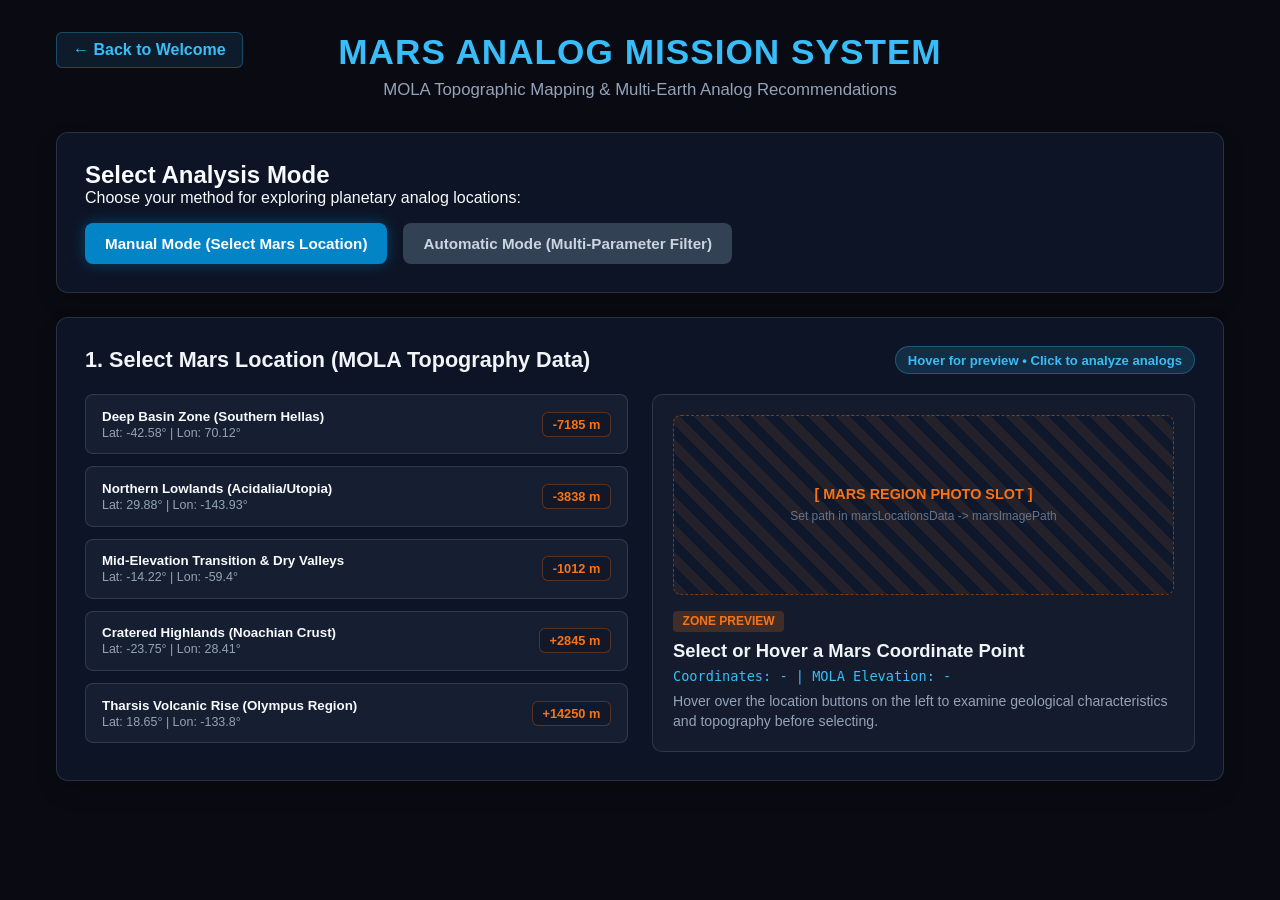
==== mars_p2.html @ 5b565e8c "revisi mars" ====
<!DOCTYPE html>
<html lang="en">
<head>
    <meta charset="UTF-8">
    <meta name="viewport" content="width=device-width, initial-scale=1.0">
    <title>Mars Analog Mission System - La Piece Legit</title>
    <link rel="stylesheet" href="css/templatemo-nexaverse.css">
    <link rel="stylesheet" href="css/custom-hackathon.css">
</head>
<body>
    <div class="mars-container">
        <header class="mars-header">
            <a href="index.html" class="btn-back">← Back to Welcome</a>
            <h1>MARS ANALOG MISSION SYSTEM</h1>
            <p class="subtitle">MOLA Topographic Mapping & Multi-Earth Analog Recommendations</p>
        </header>

        <!-- MODE SELECTOR -->
        <section id="step-mode-selector" class="card-panel">
            <h2>Select Analysis Mode</h2>
            <p>Choose your method for exploring planetary analog locations:</p>
            <div class="mode-buttons">
                <button id="btn-mode-manual" class="btn-primary active" onclick="selectMode('manual')">
                    Manual Mode (Select Mars Location)
                </button>
                <button id="btn-mode-auto" class="btn-secondary" onclick="selectMode('auto')">
                    Automatic Mode (Multi-Parameter Filter)
                </button>
            </div>
        </section>

        <!-- MANUAL MODE: Select Mars Location + Hover Preview -->
        <section id="step-manual-mars" class="card-panel">
            <div class="section-title-bar">
                <h2>1. Select Mars Location (MOLA Topography Data)</h2>
                <span class="badge-info">Hover for preview • Click to analyze analogs</span>
            </div>

            <div class="mars-selector-grid">
                <div id="mars-location-buttons" class="location-btn-list"></div>

                <!-- Hover Preview Panel -->
                <div id="mars-hover-preview" class="preview-box">
                    <div class="preview-image-slot">
                        <img id="preview-img" src="" alt="Mars Region Preview" style="display: none;">
                        <div id="preview-img-placeholder" class="img-placeholder-text">
                            <span>[ MARS REGION PHOTO SLOT ]</span>
                            <!-- PENANDA FOTO MARS: Masukkan path foto Mars kamu di variabel data JS atau ganti di sini -->
                            <small id="preview-img-hint">Set path in marsLocationsData -> marsImagePath</small>
                        </div>
                    </div>
                    <div class="preview-details">
                        <span id="preview-zone-tag" class="zone-tag">ZONE PREVIEW</span>
                        <h3 id="preview-title">Select or Hover a Mars Coordinate Point</h3>
                        <p id="preview-coords" class="coords-text">Coordinates: - | MOLA Elevation: -</p>
                        <p id="preview-desc" class="desc-text">
                            Hover over the location buttons on the left to examine geological characteristics and topography before selecting.
                        </p>
                    </div>
                </div>
            </div>
        </section>

        <!-- AUTOMATIC MODE: Multi-Parameter Filter Form -->
        <section id="step-auto-mars" class="card-panel hidden">
            <div class="section-title-bar">
                <h2>1B. Automatic Mode (Multi-Parameter Filtering)</h2>
                <span class="badge-info">Filter MOLA & Earth analog scientific parameters</span>
            </div>

            <p>Adjust the mission parameters below to automatically match compatible Mars coordinates and Earth analogs:</p>

            <div class="auto-form-grid">
                <div class="form-group">
                    <label for="range-max-slope">Max Slope Limit: <span id="val-slope">15</span>°</label>
                    <input type="range" id="range-max-slope" min="1" max="30" value="15" step="0.5" oninput="updateAutoSlider(this.value)">
                    <small>Rover mobility safety threshold</small>
                </div>

                <div class="form-group">
                    <label for="select-terrain-type">Target Terrain Category:</label>
                    <select id="select-terrain-type">
                        <option value="all">All Categories (Global)</option>
                        <option value="basin">Basins / Evaporite Salt Flats</option>
                        <option value="plains">Lowland Plains / Regolith</option>
                        <option value="polar">Polar / Permafrost</option>
                        <option value="volcanic">Volcanic / Highlands</option>
                    </select>
                </div>
            </div>

            <div class="form-action-bar">
                <button type="button" class="btn-primary" onclick="runAutoMatching()">
                    🔍 Run Automatic Filtering
                </button>
            </div>

            <!-- Automatic Results Container -->
            <div id="auto-result-container" class="hidden" style="margin-top: 1.5rem; border-top: 1px solid rgba(148,163,184,0.2); padding-top: 1.25rem;">
                <h3>Matching Algorithm Results:</h3>
                <div id="auto-result-list" class="multi-recommendation-grid" style="margin-top: 1rem;">
                    <!-- Dynamically rendered via JS -->
                </div>
            </div>
        </section>

        <!-- MULTI-RECOMMENDATION OUTPUT (Earth Analogs) -->
        <section id="step-earth-recommendation" class="card-panel hidden">
            <div class="section-title-bar">
                <h2>2. Earth Analog Recommendations (Multi-Match)</h2>
                <span id="match-count-badge" class="score-badge">Matching Analogs: 0 Sites</span>
            </div>

            <div class="recommendation-layout">
                <!-- Left Column: Selected Mars Target Summary -->
                <div class="selected-mars-summary">
                    <h4>Selected Mars Target Location</h4>
                    <h3 id="rec-mars-name">-</h3>
                    <ul id="rec-mars-stats" class="stats-list"></ul>
                </div>

                <!-- Right Column: Multi-Earth Analogs Container -->
                <div class="earth-matches-container">
                    <h4 style="margin-bottom: 1rem; color: #38bdf8;">Compatible Earth Analogs (Ranked):</h4>
                    <div id="earth-cards-grid" class="multi-recommendation-grid">
                        <!-- Dynamically populated with all matching Earth analogs -->
                    </div>
                </div>
            </div>

            <div class="next-action-bar" style="margin-top: 1.5rem; text-align: right;">
                <button id="btn-proceed-evaluation" class="btn-primary" onclick="showEvaluationSection()">
                    Proceed to Score Evaluation & Side-by-Side Comparison →
                </button>
            </div>
        </section>

        <!-- EVALUATION & SIDE-BY-SIDE COMPARISON SECTION -->
        <section id="step-evaluation-panel" class="card-panel hidden" style="margin-top: 1.5rem;">
            <div class="section-title-bar">
                <h2>3. Feasibility Score Evaluation & Side-by-Side Comparison</h2>
                <span id="eval-status-badge" class="score-badge">Mission Status: Pending Evaluation</span>
            </div>

            <div id="threshold-evaluation-box" class="evaluation-box" style="margin-bottom: 1.5rem; padding: 1.25rem; border-radius: 10px; background: rgba(30, 41, 59, 0.6); border: 1px solid rgba(148,163,184,0.2);">
                <h3 id="eval-title-status" style="margin-top: 0; color: #38bdf8;">Threshold Analysis (≥ 75%)</h3>
                <p id="eval-desc-status">Processing site feasibility based on scientific parameters...</p>
            </div>

            <h3>Direct Parameter Comparison (Mars MOLA vs Primary Earth Analog)</h3>
            <div class="table-responsive" style="overflow-x: auto; margin-top: 0.75rem;">
                <table class="comparison-table" style="width: 100%; border-collapse: collapse; text-align: left; font-size: 0.92rem;">
                    <thead>
                        <tr style="background: rgba(15, 23, 42, 0.9); border-bottom: 2px solid #475569;">
                            <th style="padding: 10px; color: #94a3b8;">Scientific Parameter</th>
                            <th style="padding: 10px; color: #f97316;">Mars Target (MOLA)</th>
                            <th style="padding: 10px; color: #10b981;">Top Earth Analog</th>
                            <th style="padding: 10px; color: #38bdf8;">Validation Status</th>
                        </tr>
                    </thead>
                    <tbody id="comparison-table-body">
                        <!-- Dynamically rendered via JS -->
                    </tbody>
                </table>
            </div>
        </section>
    </div>

    <script src="js/mars-logic.js"></script>
</body>
</html>
---- css/templatemo-nexaverse.css ----
@charset "utf-8";
/* CSS Document 

TemplateMo 603 Nexaverse

https://templatemo.com/tm-603-nexaverse

*/

* {
	margin: 0;
	padding: 0;
	box-sizing: border-box;
}

:root {
	--primary: #00f0ff;
	--secondary: #ff00d4;
	--accent: #9d4edd;
	--dark-1: #0a0a12;
	--dark-2: #12121f;
	--dark-3: #1a1a2e;
	--glass-bg: rgba(255, 255, 255, 0.03);
	--glass-border: rgba(255, 255, 255, 0.08);
	--glow-cyan: rgba(0, 240, 255, 0.4);
	--glow-magenta: rgba(255, 0, 212, 0.4);
}

body {
	font-family: 'Outfit', sans-serif;
	background: var(--dark-1);
	color: #ffffff;
	overflow-x: hidden;
	min-height: 100vh;
}

/* Ambient Background */
.ambient-bg {
	position: fixed;
	top: 0;
	left: 0;
	width: 100%;
	height: 100%;
	pointer-events: none;
	z-index: 0;
	overflow: hidden;
}

.orb {
	position: absolute;
	border-radius: 50%;
	filter: blur(80px);
	animation: float 20s ease-in-out infinite;
}

.orb-1 {
	width: 600px;
	height: 600px;
	background: radial-gradient(circle, var(--glow-cyan) 0%, transparent 70%);
	top: -200px;
	left: -200px;
	animation-delay: 0s;
}

.orb-2 {
	width: 500px;
	height: 500px;
	background: radial-gradient(circle, var(--glow-magenta) 0%, transparent 70%);
	bottom: -150px;
	right: -150px;
	animation-delay: -7s;
}

.orb-3 {
	width: 400px;
	height: 400px;
	background: radial-gradient(circle, rgba(157, 78, 221, 0.3) 0%, transparent 70%);
	top: 50%;
	left: 50%;
	transform: translate(-50%, -50%);
	animation-delay: -14s;
}

@keyframes float {

	0%,
	100% {
		transform: translate(0, 0) scale(1);
	}

	25% {
		transform: translate(50px, -30px) scale(1.05);
	}

	50% {
		transform: translate(-30px, 50px) scale(0.95);
	}

	75% {
		transform: translate(-50px, -20px) scale(1.02);
	}
}

/* The Background Grid Pattern Overlay */
.grid-overlay {
	position: fixed;
	top: 0;
	left: 0;
	width: 100%;
	height: 100%;
	background-image:
		linear-gradient(rgba(255, 255, 255, 0.05) 1px, transparent 1px),
		linear-gradient(90deg, rgba(255, 255, 255, 0.05) 1px, transparent 1px);
	background-size: 80px 80px;
	pointer-events: none;
	z-index: 1;
}

/* Loading Screen */
.loading-screen {
	position: fixed;
	top: 0;
	left: 0;
	width: 100%;
	height: 100%;
	background: var(--dark-1);
	z-index: 10000;
	display: flex;
	flex-direction: column;
	justify-content: center;
	align-items: center;
	transition: opacity 0.8s ease, visibility 0.8s ease;
}

.loading-screen.hidden {
	opacity: 0;
	visibility: hidden;
}

.loader-ring {
	width: 80px;
	height: 80px;
	position: relative;
}

.loader-ring::before,
.loader-ring::after {
	content: '';
	position: absolute;
	border-radius: 50%;
	border: 2px solid transparent;
}

.loader-ring::before {
	top: 0;
	left: 0;
	right: 0;
	bottom: 0;
	border-top-color: var(--primary);
	border-right-color: var(--primary);
	animation: spin 1.2s linear infinite;
}

.loader-ring::after {
	top: 10px;
	left: 10px;
	right: 10px;
	bottom: 10px;
	border-bottom-color: var(--secondary);
	border-left-color: var(--secondary);
	animation: spin 0.8s linear infinite reverse;
}

@keyframes spin {
	to {
		transform: rotate(360deg);
	}
}

.loading-text {
	margin-top: 30px;
	font-family: 'Syne', sans-serif;
	font-size: 12px;
	letter-spacing: 4px;
	color: var(--primary);
	text-transform: uppercase;
}

/* Main Container */
.container {
	position: relative;
	z-index: 10;
	padding: 40px 20px;
	max-width: 1200px;
	margin: 0 auto;
	min-height: 100vh;
	display: flex;
	flex-direction: column;
}

/* Header */
.header {
	text-align: center;
	margin-bottom: 60px;
	opacity: 0;
	animation: fadeUp 0.8s ease-out 1s forwards;
}

@keyframes fadeUp {
	to {
		opacity: 1;
		transform: translateY(0);
	}

	from {
		transform: translateY(30px);
	}
}

.logo {
	width: 90px;
	height: 90px;
	margin: 0 auto 25px;
	position: relative;
}

.logo svg {
	width: 100%;
	height: 100%;
	filter: drop-shadow(0 0 20px var(--glow-cyan));
}

.brand-name {
	font-family: 'Syne', sans-serif;
	font-size: 52px;
	font-weight: 600;
	letter-spacing: 6px;
	margin-bottom: 12px;
	background: linear-gradient(135deg, var(--primary) 0%, #ffffff 50%, var(--secondary) 100%);
	-webkit-background-clip: text;
	-webkit-text-fill-color: transparent;
	background-clip: text;
	text-transform: uppercase;
}

.tagline {
	font-size: 13px;
	letter-spacing: 5px;
	color: rgba(255, 255, 255, 0.5);
	text-transform: uppercase;
	font-weight: 300;
}

/* Menu Grid */
.menu-grid {
	display: grid;
	grid-template-columns: repeat(3, 204px);
	gap: 25px;
	margin: 0 auto 40px;
	justify-content: center;
}

.menu-item {
	height: 170px;
	background: var(--glass-bg);
	backdrop-filter: blur(20px);
	-webkit-backdrop-filter: blur(20px);
	border: 1px solid var(--glass-border);
	border-radius: 24px;
	display: flex;
	flex-direction: column;
	justify-content: center;
	align-items: center;
	cursor: pointer;
	position: relative;
	overflow: hidden;
	opacity: 0;
	transform: translateY(30px) scale(0.9);
	transition: all 0.5s cubic-bezier(0.175, 0.885, 0.32, 1.275);
}

/* Glossy effect overlay */
.menu-item::before {
	content: '';
	position: absolute;
	top: 0;
	left: 0;
	right: 0;
	height: 50%;
	background: linear-gradient(180deg,
			rgba(255, 255, 255, 0.12) 0%,
			rgba(255, 255, 255, 0.05) 40%,
			transparent 100%);
	border-radius: 24px 24px 0 0;
	pointer-events: none;
}

/* Glow ring on hover - removed, using cleaner border style */
.menu-item::after {
	display: none;
}

.menu-item:hover {
	transform: translateY(-10px) scale(1.02);
	background: rgba(0, 240, 255, 0.08);
	border-color: var(--primary);
	box-shadow:
		0 20px 40px rgba(0, 0, 0, 0.4),
		0 0 30px rgba(0, 200, 220, 0.2);
}

.menu-item.visible {
	opacity: 1;
	transform: translateY(0) scale(1);
}

.menu-item.initial-load {
	animation: menuAppear 0.5s ease-out forwards;
}

.menu-item.initial-load:nth-child(1) {
	animation-delay: 1.1s;
}

.menu-item.initial-load:nth-child(2) {
	animation-delay: 1.2s;
}

.menu-item.initial-load:nth-child(3) {
	animation-delay: 1.3s;
}

.menu-item.initial-load:nth-child(4) {
	animation-delay: 1.4s;
}

.menu-item.initial-load:nth-child(5) {
	animation-delay: 1.5s;
}

.menu-item.initial-load:nth-child(6) {
	animation-delay: 1.6s;
}

@keyframes menuAppear {
	to {
		opacity: 1;
		transform: translateY(0) scale(1);
	}
}

/* Menu Badge - Replaces Icons */
.menu-badge {
	width: 60px;
	height: 60px;
	border-radius: 50%;
	display: flex;
	justify-content: center;
	align-items: center;
	font-family: 'Syne', sans-serif;
	font-size: 22px;
	font-weight: 700;
	margin-bottom: 15px;
	position: relative;
	background: linear-gradient(135deg,
			rgba(0, 240, 255, 0.15) 0%,
			rgba(255, 0, 212, 0.15) 100%);
	border: 1px solid rgba(255, 255, 255, 0.1);
	color: var(--primary);
	text-shadow: 0 0 20px var(--glow-cyan);
	transition: all 0.4s ease;
	overflow: hidden;
}

/* Inner glossy shine */
.menu-badge::before {
	content: '';
	position: absolute;
	top: 2px;
	left: 10%;
	right: 10%;
	height: 45%;
	background: linear-gradient(180deg,
			rgba(255, 255, 255, 0.3) 0%,
			transparent 100%);
	border-radius: 50%;
	pointer-events: none;
}

/* Animated ring */
.menu-badge::after {
	content: '';
	position: absolute;
	inset: -3px;
	border-radius: 50%;
	border: 2px solid transparent;
	border-top-color: var(--primary);
	border-right-color: rgba(0, 200, 220, 0.5);
	opacity: 0;
	transition: opacity 0.4s ease;
}

.menu-item:hover .menu-badge {
	background: linear-gradient(135deg,
			rgba(0, 240, 255, 0.2) 0%,
			rgba(0, 200, 220, 0.15) 100%);
	transform: scale(1.1);
	box-shadow: 0 0 25px rgba(0, 200, 220, 0.25);
}

.menu-item:hover .menu-badge::after {
	opacity: 1;
	animation: badgeSpin 2s linear infinite;
}

@keyframes badgeSpin {
	to {
		transform: rotate(360deg);
	}
}

.menu-title {
	font-size: 12px;
	font-weight: 400;
	letter-spacing: 3px;
	text-transform: uppercase;
	color: rgba(255, 255, 255, 0.7);
	transition: all 0.3s ease;
}

.menu-item:hover .menu-title {
	color: #ffffff;
	letter-spacing: 4px;
}

/* Content Sections */
.content-section {
	display: none;
	opacity: 0;
	padding: 80px 20px;
	position: relative;
}

.content-section.active {
	display: block;
	animation: sectionIn 0.6s ease-out forwards;
}

@keyframes sectionIn {
	from {
		opacity: 0;
		transform: translateY(40px);
	}

	to {
		opacity: 1;
		transform: translateY(0);
	}
}

/* Section Header Small */
.section-header-small {
	position: fixed;
	top: 20px;
	left: 20px;
	display: flex;
	align-items: center;
	gap: 12px;
	z-index: 100;
	background: var(--glass-bg);
	backdrop-filter: blur(20px);
	-webkit-backdrop-filter: blur(20px);
	padding: 12px 20px;
	border-radius: 50px;
	border: 1px solid var(--glass-border);
}

.small-logo {
	width: 32px;
	height: 32px;
}

.small-logo svg {
	width: 100%;
	height: 100%;
	filter: drop-shadow(0 0 10px var(--glow-cyan));
}

.small-brand h3 {
	font-family: 'Syne', sans-serif;
	font-size: 14px;
	font-weight: 600;
	letter-spacing: 2px;
	color: var(--primary);
}

.small-brand p {
	font-size: 9px;
	letter-spacing: 1px;
	color: rgba(255, 255, 255, 0.5);
	margin-top: 2px;
}

/* Back Button */
.back-btn {
	position: fixed;
	top: 20px;
	right: 20px;
	padding: 12px 24px;
	background: var(--glass-bg);
	backdrop-filter: blur(20px);
	-webkit-backdrop-filter: blur(20px);
	border: 1px solid var(--glass-border);
	border-radius: 50px;
	color: rgba(255, 255, 255, 0.8);
	font-family: 'Outfit', sans-serif;
	font-size: 13px;
	letter-spacing: 2px;
	cursor: pointer;
	transition: all 0.3s ease;
	z-index: 100;
}

.back-btn:hover {
	background: rgba(0, 240, 255, 0.1);
	border-color: var(--primary);
	color: var(--primary);
	box-shadow: 0 0 20px var(--glow-cyan);
}

/* Section Content */
.section-header {
	text-align: center;
	margin-bottom: 50px;
}

.section-title {
	font-family: 'Syne', sans-serif;
	font-size: 42px;
	font-weight: 600;
	margin-bottom: 15px;
	background: linear-gradient(135deg, var(--primary) 0%, #ffffff 50%, var(--secondary) 100%);
	-webkit-background-clip: text;
	-webkit-text-fill-color: transparent;
	background-clip: text;
}

.section-subtitle {
	font-size: 14px;
	color: rgba(255, 255, 255, 0.5);
	letter-spacing: 2px;
}

/* Glass Cards */
.glass-card {
	background: var(--glass-bg);
	backdrop-filter: blur(20px);
	-webkit-backdrop-filter: blur(20px);
	border: 1px solid var(--glass-border);
	border-radius: 20px;
	padding: 30px;
	position: relative;
	overflow: hidden;
	transition: all 0.4s ease;
}

.glass-card::before {
	content: '';
	position: absolute;
	top: 0;
	left: 0;
	right: 0;
	height: 1px;
	background: linear-gradient(90deg, transparent, rgba(255, 255, 255, 0.2), transparent);
}

.glass-card:hover {
	background: rgba(255, 255, 255, 0.05);
	transform: translateY(-5px);
	box-shadow: 0 20px 40px rgba(0, 0, 0, 0.3);
}

/* ===== NEW INTRODUCTION SECTION STYLES ===== */

/* Hero Banner */
.intro-hero {
	display: grid;
	grid-template-columns: 1fr 1fr;
	gap: 60px;
	align-items: center;
	margin-bottom: 60px;
	padding: 40px 0;
}

.intro-hero-content {
	max-width: 550px;
}

.intro-badge {
	display: inline-block;
	padding: 8px 18px;
	background: rgba(0, 240, 255, 0.1);
	border: 1px solid rgba(0, 240, 255, 0.3);
	border-radius: 50px;
	font-size: 12px;
	letter-spacing: 2px;
	color: var(--primary);
	margin-bottom: 25px;
}

.intro-headline {
	font-family: 'Syne', sans-serif;
	font-size: 52px;
	font-weight: 700;
	line-height: 1.15;
	margin-bottom: 25px;
	color: #ffffff;
}

.intro-headline span {
	background: linear-gradient(135deg, var(--primary), var(--accent));
	-webkit-background-clip: text;
	-webkit-text-fill-color: transparent;
	background-clip: text;
}

.intro-subtext {
	font-size: 17px;
	line-height: 1.7;
	color: rgba(255, 255, 255, 0.6);
	margin-bottom: 35px;
}

.intro-cta-group {
	display: flex;
	gap: 15px;
}

.intro-cta-primary {
	padding: 14px 32px;
	background: var(--glass-bg);
	backdrop-filter: blur(20px);
	-webkit-backdrop-filter: blur(20px);
	border: 1px solid var(--primary);
	border-radius: 50px;
	color: var(--primary);
	font-family: 'Outfit', sans-serif;
	font-size: 14px;
	font-weight: 500;
	letter-spacing: 1px;
	cursor: pointer;
	transition: all 0.3s ease;
}

.intro-cta-primary:hover {
	background: rgba(0, 240, 255, 0.15);
	box-shadow: 0 0 25px rgba(0, 200, 220, 0.3);
	transform: translateY(-2px);
}

.intro-cta-secondary {
	padding: 14px 32px;
	background: transparent;
	border: 1px solid var(--glass-border);
	border-radius: 50px;
	color: rgba(255, 255, 255, 0.7);
	font-family: 'Outfit', sans-serif;
	font-size: 14px;
	font-weight: 500;
	letter-spacing: 1px;
	cursor: pointer;
	transition: all 0.3s ease;
}

.intro-cta-secondary:hover {
	border-color: rgba(255, 255, 255, 0.3);
	color: #ffffff;
}

/* Hero Visual */
.intro-hero-visual {
	position: relative;
	height: 400px;
	display: flex;
	justify-content: center;
	align-items: center;
}

.intro-orb {
	width: 280px;
	height: 280px;
	border-radius: 50%;
	background: radial-gradient(circle at 30% 30%, rgba(0, 240, 255, 0.3), rgba(157, 78, 221, 0.2) 50%, transparent 70%);
	filter: blur(40px);
	animation: orbPulse 4s ease-in-out infinite;
}

@keyframes orbPulse {

	0%,
	100% {
		transform: scale(1);
		opacity: 0.7;
	}

	50% {
		transform: scale(1.1);
		opacity: 1;
	}
}

.intro-floating-card {
	position: absolute;
	background: var(--glass-bg);
	backdrop-filter: blur(20px);
	-webkit-backdrop-filter: blur(20px);
	border: 1px solid var(--glass-border);
	border-radius: 14px;
	padding: 16px 22px;
	display: flex;
	align-items: center;
	gap: 12px;
	box-shadow: 0 15px 35px rgba(0, 0, 0, 0.3);
	animation: floatCard 6s ease-in-out infinite;
}

.intro-floating-card::before {
	content: '';
	position: absolute;
	top: 0;
	left: 0;
	right: 0;
	height: 50%;
	background: linear-gradient(180deg, rgba(255, 255, 255, 0.08) 0%, transparent 100%);
	border-radius: 14px 14px 0 0;
	pointer-events: none;
}

.card-icon {
	font-size: 20px;
}

.card-text {
	font-size: 13px;
	font-weight: 500;
	color: rgba(255, 255, 255, 0.9);
	letter-spacing: 0.5px;
}

.card-1 {
	top: 30px;
	left: 10%;
	animation-delay: 0s;
}

.card-2 {
	top: 50%;
	right: 5%;
	transform: translateY(-50%);
	animation-delay: -2s;
}

.card-3 {
	bottom: 30px;
	left: 20%;
	animation-delay: -4s;
}

@keyframes floatCard {

	0%,
	100% {
		transform: translateY(0);
	}

	50% {
		transform: translateY(-15px);
	}
}

.card-2 {
	animation-name: floatCardAlt;
}

@keyframes floatCardAlt {

	0%,
	100% {
		transform: translateY(-50%);
	}

	50% {
		transform: translateY(calc(-50% - 15px));
	}
}

/* Metrics Strip */
.intro-metrics {
	display: flex;
	justify-content: center;
	align-items: center;
	gap: 50px;
	padding: 40px 50px;
	background: var(--glass-bg);
	backdrop-filter: blur(20px);
	-webkit-backdrop-filter: blur(20px);
	border: 1px solid var(--glass-border);
	border-radius: 20px;
	margin-bottom: 60px;
	position: relative;
	overflow: hidden;
}

.intro-metrics::before {
	content: '';
	position: absolute;
	top: 0;
	left: 0;
	right: 0;
	height: 1px;
	background: linear-gradient(90deg, transparent, rgba(255, 255, 255, 0.15), transparent);
}

.metric-item {
	text-align: center;
}

.metric-value {
	font-family: 'Syne', sans-serif;
	font-size: 42px;
	font-weight: 700;
	background: linear-gradient(135deg, var(--primary), var(--accent));
	-webkit-background-clip: text;
	-webkit-text-fill-color: transparent;
	background-clip: text;
	display: inline;
}

.metric-suffix {
	font-family: 'Syne', sans-serif;
	font-size: 28px;
	font-weight: 700;
	background: linear-gradient(135deg, var(--primary), var(--accent));
	-webkit-background-clip: text;
	-webkit-text-fill-color: transparent;
	background-clip: text;
}

.metric-label {
	display: block;
	font-size: 13px;
	color: rgba(255, 255, 255, 0.5);
	margin-top: 8px;
	letter-spacing: 1px;
}

.metric-divider {
	width: 1px;
	height: 50px;
	background: linear-gradient(180deg, transparent, rgba(255, 255, 255, 0.15), transparent);
}

/* Core Values */
.intro-values {
	display: grid;
	grid-template-columns: repeat(3, 1fr);
	gap: 25px;
	margin-bottom: 60px;
}

.value-card {
	background: var(--glass-bg);
	backdrop-filter: blur(20px);
	-webkit-backdrop-filter: blur(20px);
	border: 1px solid var(--glass-border);
	border-radius: 20px;
	padding: 35px 30px;
	position: relative;
	overflow: hidden;
	transition: all 0.4s ease;
}

.value-card::before {
	content: '';
	position: absolute;
	top: 0;
	left: 0;
	right: 0;
	height: 1px;
	background: linear-gradient(90deg, transparent, rgba(255, 255, 255, 0.12), transparent);
}

.value-card:hover {
	transform: translateY(-8px);
	border-color: rgba(0, 240, 255, 0.2);
	box-shadow: 0 25px 50px rgba(0, 0, 0, 0.3);
}

.value-number {
	font-family: 'Syne', sans-serif;
	font-size: 48px;
	font-weight: 700;
	color: rgba(0, 240, 255, 0.15);
	margin-bottom: 15px;
	line-height: 1;
}

.value-card h3 {
	font-family: 'Syne', sans-serif;
	font-size: 20px;
	font-weight: 600;
	color: var(--primary);
	margin-bottom: 12px;
}

.value-card p {
	font-size: 14px;
	line-height: 1.7;
	color: rgba(255, 255, 255, 0.6);
}

/* Tech Stack */
.intro-tech {
	text-align: center;
}

.tech-label {
	font-size: 12px;
	letter-spacing: 3px;
	color: rgba(255, 255, 255, 0.4);
	text-transform: uppercase;
	margin-bottom: 20px;
}

.tech-marquee {
	overflow: hidden;
	position: relative;
	padding: 20px 0;
}

.tech-marquee::before,
.tech-marquee::after {
	content: '';
	position: absolute;
	top: 0;
	bottom: 0;
	width: 100px;
	z-index: 2;
	pointer-events: none;
}

.tech-marquee::before {
	left: 0;
	background: linear-gradient(90deg, var(--dark-1), transparent);
}

.tech-marquee::after {
	right: 0;
	background: linear-gradient(-90deg, var(--dark-1), transparent);
}

.tech-track {
	display: flex;
	gap: 40px;
	animation: marquee 20s linear infinite;
}

@keyframes marquee {
	0% {
		transform: translateX(0);
	}

	100% {
		transform: translateX(-50%);
	}
}

.tech-item {
	font-family: 'Syne', sans-serif;
	font-size: 18px;
	font-weight: 500;
	color: rgba(255, 255, 255, 0.3);
	white-space: nowrap;
	transition: color 0.3s ease;
}

.tech-item:hover {
	color: var(--primary);
}

/* Services Row Layout */
.services-list {
	display: grid;
	grid-template-columns: repeat(2, 1fr);
	gap: 20px;
	margin-top: 30px;
}

.service-row {
	background: var(--glass-bg);
	backdrop-filter: blur(20px);
	-webkit-backdrop-filter: blur(20px);
	border: 1px solid var(--glass-border);
	border-radius: 20px;
	padding: 20px;
	display: flex;
	align-items: center;
	gap: 20px;
	position: relative;
	overflow: hidden;
	transition: all 0.4s ease;
}

.service-row::before {
	content: '';
	position: absolute;
	top: 0;
	left: 0;
	right: 0;
	height: 1px;
	background: linear-gradient(90deg, transparent, rgba(255, 255, 255, 0.15), transparent);
}

.service-row::after {
	content: '';
	position: absolute;
	left: 0;
	top: 0;
	bottom: 0;
	width: 4px;
	background: linear-gradient(180deg, var(--primary), var(--accent));
	border-radius: 20px 0 0 20px;
	opacity: 0;
	transition: opacity 0.3s ease;
}

.service-row:hover {
	transform: translateY(-5px);
	background: rgba(255, 255, 255, 0.05);
	border-color: rgba(0, 240, 255, 0.2);
	box-shadow: 0 15px 40px rgba(0, 0, 0, 0.3);
}

.service-row:hover::after {
	opacity: 1;
}

.service-row-icon {
	width: 240px;
	height: 180px;
	min-width: 140px;
	border-radius: 16px;
	background: linear-gradient(135deg, rgba(0, 240, 255, 0.1), rgba(157, 78, 221, 0.1));
	border: 1px solid rgba(255, 255, 255, 0.08);
	display: flex;
	justify-content: center;
	align-items: center;
	position: relative;
	overflow: hidden;
}

.service-row-icon::before {
	content: '';
	position: absolute;
	top: 2px;
	left: 10%;
	right: 10%;
	height: 40%;
	background: linear-gradient(180deg, rgba(255, 255, 255, 0.2) 0%, transparent 100%);
	border-radius: 12px 12px 50% 50%;
}

.service-row-icon img {
	width: 100%;
	height: 100%;
	object-fit: cover;
	border-radius: 14px;
}

.service-row-content {
	flex: 1;
}

.service-row-content h4 {
	font-family: 'Syne', sans-serif;
	font-size: 18px;
	font-weight: 500;
	margin-bottom: 8px;
	color: var(--primary);
}

.service-row-content p {
	font-size: 13px;
	color: rgba(255, 255, 255, 0.6);
	line-height: 1.6;
}

.service-row-arrow {
	display: none;
}

/* Tabs */
.tabs-container {
	margin-bottom: 30px;
}

.tab-buttons {
	display: flex;
	justify-content: center;
	gap: 10px;
	flex-wrap: wrap;
	margin-bottom: 30px;
}

.tab-btn {
	padding: 12px 28px;
	background: var(--glass-bg);
	backdrop-filter: blur(20px);
	-webkit-backdrop-filter: blur(20px);
	border: 1px solid var(--glass-border);
	border-radius: 50px;
	color: rgba(255, 255, 255, 0.6);
	font-family: 'Outfit', sans-serif;
	font-size: 13px;
	letter-spacing: 1px;
	cursor: pointer;
	transition: all 0.3s ease;
	position: relative;
	overflow: hidden;
}

.tab-btn::before {
	content: '';
	position: absolute;
	top: 0;
	left: 0;
	right: 0;
	height: 50%;
	background: linear-gradient(180deg, rgba(255, 255, 255, 0.08) 0%, transparent 100%);
	border-radius: 50px 50px 0 0;
}

.tab-btn:hover {
	background: rgba(255, 255, 255, 0.05);
	color: #ffffff;
}

.tab-btn.active {
	background: linear-gradient(135deg, rgba(0, 240, 255, 0.2), rgba(255, 0, 212, 0.2));
	border-color: var(--primary);
	color: var(--primary);
	box-shadow: 0 0 20px var(--glow-cyan);
}

.tab-pane {
	display: none;
}

.tab-pane.active {
	display: block;
	animation: tabFade 0.4s ease-out;
}

@keyframes tabFade {
	from {
		opacity: 0;
		transform: translateY(20px);
	}

	to {
		opacity: 1;
		transform: translateY(0);
	}
}

/* Gallery */
.gallery-grid {
	display: grid;
	grid-template-columns: repeat(3, 1fr);
	gap: 20px;
}

.gallery-item {
	position: relative;
	border-radius: 16px;
	overflow: hidden;
	aspect-ratio: 1;
	cursor: pointer;
	background: var(--glass-bg);
	border: 1px solid var(--glass-border);
	transition: all 0.4s ease;
}

.gallery-item img {
	width: 100%;
	height: 100%;
	object-fit: cover;
	transition: transform 0.5s ease;
}

.gallery-item:hover {
	transform: scale(1.02);
	box-shadow: 0 20px 40px rgba(0, 0, 0, 0.4);
	border-color: var(--primary);
}

.gallery-item:hover img {
	transform: scale(1.1);
}

.gallery-overlay {
	position: absolute;
	inset: 0;
	background: linear-gradient(transparent 40%, rgba(10, 10, 18, 0.9) 100%);
	display: flex;
	flex-direction: column;
	justify-content: flex-end;
	padding: 20px;
	opacity: 0;
	transition: opacity 0.3s ease;
}

.gallery-item:hover .gallery-overlay {
	opacity: 1;
}

.gallery-overlay h4 {
	font-family: 'Syne', sans-serif;
	font-size: 16px;
	color: var(--primary);
	margin-bottom: 5px;
}

.gallery-overlay p {
	font-size: 12px;
	color: rgba(255, 255, 255, 0.6);
}

/* Filter Buttons */
.filter-buttons {
	display: flex;
	justify-content: center;
	gap: 10px;
	margin-bottom: 30px;
	flex-wrap: wrap;
}

.filter-btn {
	padding: 10px 20px;
	background: transparent;
	border: 1px solid var(--glass-border);
	border-radius: 30px;
	color: rgba(255, 255, 255, 0.6);
	font-family: 'Outfit', sans-serif;
	font-size: 12px;
	letter-spacing: 1px;
	cursor: pointer;
	transition: all 0.3s ease;
}

.filter-btn:hover,
.filter-btn.active {
	background: rgba(0, 240, 255, 0.1);
	border-color: var(--primary);
	color: var(--primary);
}

/* Testimonials */
.testimonials-grid {
	display: grid;
	grid-template-columns: repeat(2, 1fr);
	gap: 25px;
}

.testimonial-card {
	background: var(--glass-bg);
	backdrop-filter: blur(20px);
	-webkit-backdrop-filter: blur(20px);
	border: 1px solid var(--glass-border);
	border-radius: 20px;
	padding: 30px;
	position: relative;
	overflow: hidden;
}

.testimonial-card::before {
	content: '"';
	position: absolute;
	top: 20px;
	right: 30px;
	font-family: 'Syne', sans-serif;
	font-size: 80px;
	color: rgba(0, 240, 255, 0.1);
	line-height: 1;
}

.testimonial-text {
	font-size: 15px;
	line-height: 1.8;
	color: rgba(255, 255, 255, 0.7);
	margin-bottom: 20px;
	font-style: italic;
}

.testimonial-author {
	display: flex;
	align-items: center;
	gap: 15px;
}

.author-avatar {
	width: 70px;
	height: 70px;
	border-radius: 50%;
	overflow: hidden;
	border: 2px solid var(--primary);
	box-shadow: 0 0 20px rgba(0, 240, 255, 0.2);
}

.author-avatar img {
	width: 100%;
	height: 100%;
	object-fit: cover;
}

.author-info h5 {
	font-family: 'Syne', sans-serif;
	font-size: 14px;
	font-weight: 500;
	color: var(--primary);
}

.author-info p {
	font-size: 12px;
	color: rgba(255, 255, 255, 0.5);
}

/* About Section */
.about-content {
	display: grid;
	grid-template-columns: 1fr 1fr;
	gap: 40px;
	align-items: center;
}

.about-text h3 {
	font-family: 'Syne', sans-serif;
	font-size: 28px;
	font-weight: 500;
	margin-bottom: 20px;
	color: var(--primary);
}

.about-text p {
	color: rgba(255, 255, 255, 0.7);
	line-height: 1.8;
	margin-bottom: 15px;
}

.about-text a {
    color: var(--primary);
    text-decoration: none;
    position: relative;
    padding-bottom: 2px;
    transition: all 0.3s ease;
}

.about-text a::after {
    content: '';
    position: absolute;
    bottom: 0;
    left: 0;
    width: 0;
    height: 1px;
    background: linear-gradient(90deg, var(--primary), var(--accent));
    transition: width 0.3s ease;
}

.about-text a:hover {
    color: #ffffff;
    text-shadow: 0 0 10px rgba(0, 240, 255, 0.5);
}

.about-text a:hover::after {
    width: 100%;
}

.about-image {
	position: relative;
	border-radius: 20px;
	overflow: hidden;
}

.about-image img {
	width: 100%;
	height: auto;
	display: block;
}

.about-image::after {
	content: '';
	position: absolute;
	inset: 0;
	background: linear-gradient(135deg, rgba(0, 240, 255, 0.1), rgba(157, 78, 221, 0.1));
}

/* Contact Form */
.contact-grid {
	display: grid;
	grid-template-columns: 1fr 1fr;
	gap: 40px;
}

.contact-form {
	display: flex;
	flex-direction: column;
	gap: 20px;
}

.form-group {
	position: relative;
}

.form-group input,
.form-group textarea {
	width: 100%;
	padding: 16px 20px;
	background: var(--glass-bg);
	backdrop-filter: blur(20px);
	-webkit-backdrop-filter: blur(20px);
	border: 1px solid var(--glass-border);
	border-radius: 12px;
	color: #ffffff;
	font-family: 'Outfit', sans-serif;
	font-size: 14px;
	transition: all 0.3s ease;
}

.form-group input::placeholder,
.form-group textarea::placeholder {
	color: rgba(255, 255, 255, 0.4);
}

.form-group input:focus,
.form-group textarea:focus {
	outline: none;
	border-color: var(--primary);
	box-shadow: 0 0 20px var(--glow-cyan);
}

.form-group textarea {
	min-height: 150px;
	resize: vertical;
}

.submit-btn {
	padding: 16px 40px;
	background: var(--glass-bg);
	backdrop-filter: blur(20px);
	-webkit-backdrop-filter: blur(20px);
	border: 1px solid var(--glass-border);
	border-radius: 50px;
	color: var(--primary);
	font-family: 'Syne', sans-serif;
	font-size: 14px;
	font-weight: 600;
	letter-spacing: 2px;
	cursor: pointer;
	transition: all 0.3s ease;
	position: relative;
	overflow: hidden;
}

.submit-btn::before {
	content: '';
	position: absolute;
	top: 0;
	left: 0;
	right: 0;
	height: 50%;
	background: linear-gradient(180deg, rgba(255, 255, 255, 0.1) 0%, transparent 100%);
	border-radius: 50px 50px 0 0;
}

.submit-btn:hover {
	background: rgba(0, 240, 255, 0.1);
	border-color: var(--primary);
	transform: translateY(-3px);
	box-shadow:
		0 15px 30px rgba(0, 0, 0, 0.3),
		0 0 30px rgba(0, 200, 220, 0.25);
}

.contact-info {
	display: flex;
	flex-direction: column;
	gap: 25px;
}

.contact-item {
	background: var(--glass-bg);
	backdrop-filter: blur(20px);
	-webkit-backdrop-filter: blur(20px);
	border: 1px solid var(--glass-border);
	border-radius: 16px;
	padding: 25px;
	display: flex;
	align-items: center;
	gap: 20px;
	transition: all 0.3s ease;
}

.contact-item:hover {
	border-color: var(--primary);
	box-shadow: 0 10px 30px rgba(0, 0, 0, 0.2);
}

.contact-icon {
	width: 50px;
	height: 50px;
	border-radius: 50%;
	background: linear-gradient(135deg, rgba(0, 240, 255, 0.2), rgba(157, 78, 221, 0.2));
	display: flex;
	justify-content: center;
	align-items: center;
	font-size: 20px;
	color: var(--primary);
	position: relative;
	overflow: hidden;
}

.contact-icon::before {
	content: '';
	position: absolute;
	top: 2px;
	left: 10%;
	right: 10%;
	height: 40%;
	background: linear-gradient(180deg, rgba(255, 255, 255, 0.3) 0%, transparent 100%);
	border-radius: 50%;
}

.contact-details h4 {
	font-family: 'Syne', sans-serif;
	font-size: 14px;
	font-weight: 500;
	color: rgba(255, 255, 255, 0.5);
	margin-bottom: 5px;
}

.contact-details p {
	color: #ffffff;
	font-size: 15px;
}

/* Exit animations */
.menu-item.exit-up {
	animation: exitDown 0.5s ease-out forwards !important;
	pointer-events: none;
}

@keyframes exitDown {
	to {
		transform: translateY(50px);
		opacity: 0;
	}
}

.menu-item.return {
	animation: menuReturn 0.4s ease-out forwards !important;
}

@keyframes menuReturn {
	from {
		opacity: 0;
		transform: translateY(30px) scale(0.9);
	}

	to {
		opacity: 1;
		transform: translateY(0) scale(1);
	}
}

/* Footer */
.footer {
	margin-top: auto;
	padding: 30px 0;
	text-align: center;
	opacity: 0;
	animation: fadeUp 0.5s ease-out 1.7s forwards;
}

.footer p {
	font-size: 12px;
	color: rgba(255, 255, 255, 0.4);
	letter-spacing: 1px;
}

.footer a {
	color: var(--primary);
	text-decoration: none;
	transition: color 0.3s ease;
}

.footer a:hover {
	color: var(--secondary);
}

/* Responsive Design */
@media (max-width: 992px) {
	.menu-grid {
		grid-template-columns: repeat(3, 170px);
	}

	.menu-item {
		height: 145px;
	}

	.intro-hero {
		grid-template-columns: 1fr;
		gap: 40px;
	}

	.intro-hero-content {
		text-align: center;
		max-width: 100%;
	}

	.intro-cta-group {
		justify-content: center;
	}

	.intro-hero-visual {
		height: 300px;
	}

	.intro-metrics {
		flex-wrap: wrap;
		gap: 30px;
	}

	.metric-divider {
		display: none;
	}

	.intro-values {
		grid-template-columns: 1fr;
	}

	.services-list {
		grid-template-columns: 1fr;
	}

	.gallery-grid {
		grid-template-columns: repeat(2, 1fr);
	}

	.about-content,
	.contact-grid {
		grid-template-columns: 1fr;
	}
}

@media (max-width: 768px) {
	.brand-name {
		font-size: 36px;
		letter-spacing: 4px;
	}

	.menu-grid {
		grid-template-columns: repeat(2, 155px);
		gap: 15px;
	}

	.menu-item {
		height: 135px;
	}

	.menu-badge {
		width: 50px;
		height: 50px;
		font-size: 18px;
	}

	.section-title {
		font-size: 28px;
	}

	.intro-headline {
		font-size: 36px;
	}

	.intro-hero-visual {
		display: none;
	}

	.intro-metrics {
		padding: 30px 25px;
	}

	.metric-value {
		font-size: 32px;
	}

	.service-row {
		flex-direction: column;
		text-align: center;
	}

	.service-row-icon {
		width: 200px;
		height: 150px;
		min-width: 120px;
	}

	.testimonials-grid {
		grid-template-columns: 1fr;
	}

	.section-header-small {
		position: relative;
		top: auto;
		left: auto;
		margin-bottom: 20px;
		justify-content: center;
	}

	.back-btn {
		position: relative;
		top: auto;
		right: auto;
		display: block;
		width: fit-content;
		margin: 0 auto 30px;
	}

	.content-section {
		padding-top: 20px;
	}
}

@media (max-width: 480px) {
	.container {
		padding: 20px 15px;
	}

	.brand-name {
		font-size: 28px;
		letter-spacing: 3px;
	}

	.tagline {
		font-size: 10px;
		letter-spacing: 3px;
	}

	.menu-grid {
		grid-template-columns: repeat(2, 130px);
		gap: 12px;
	}

	.menu-item {
		height: 120px;
	}

	.menu-badge {
		width: 45px;
		height: 45px;
		font-size: 16px;
	}

	.menu-title {
		font-size: 10px;
		letter-spacing: 2px;
	}

	.intro-headline {
		font-size: 28px;
	}

	.intro-subtext {
		font-size: 15px;
	}

	.intro-cta-group {
		flex-direction: column;
		align-items: center;
	}

	.intro-cta-primary,
	.intro-cta-secondary {
		width: 100%;
		max-width: 250px;
		text-align: center;
	}

	.intro-metrics {
		flex-direction: column;
		gap: 25px;
	}

	.metric-value {
		font-size: 36px;
	}

	.gallery-grid {
		grid-template-columns: 1fr;
	}

	.tab-buttons {
		flex-direction: column;
		align-items: center;
	}

	.tab-btn {
		width: 100%;
		max-width: 250px;
	}
}
---- css/custom-hackathon.css ----
/* ==========================================
   CUSTOM HACKATHON STYLING - LA PIECE LEGIT
   ========================================== */

/* Main Container Layout */
.mars-container {
    max-width: 1200px;
    margin: 0 auto;
    padding: 2rem 1rem;
    color: #f8fafc;
    font-family: 'Segoe UI', Tahoma, Geneva, Verdana, sans-serif;
}

/* Header */
.mars-header {
    text-align: center;
    margin-bottom: 2rem;
    position: relative;
}

.mars-header h1 {
    font-size: 2.2rem;
    font-weight: 800;
    letter-spacing: 1px;
    color: #38bdf8;
    margin-bottom: 0.5rem;
}

.mars-header .subtitle {
    color: #94a3b8;
    font-size: 1.05rem;
}

.btn-back {
    position: absolute;
    left: 0;
    top: 0;
    color: #38bdf8;
    text-decoration: none;
    font-weight: 600;
    padding: 0.5rem 1rem;
    background: rgba(56, 189, 248, 0.1);
    border-radius: 6px;
    border: 1px solid rgba(56, 189, 248, 0.3);
    transition: all 0.3s ease;
}

.btn-back:hover {
    background: rgba(56, 189, 248, 0.2);
}

/* Card Panels */
.card-panel {
    background: rgba(15, 23, 42, 0.85);
    border: 1px solid rgba(148, 163, 184, 0.2);
    border-radius: 12px;
    padding: 1.75rem;
    margin-bottom: 1.5rem;
    box-shadow: 0 10px 25px -5px rgba(0, 0, 0, 0.3);
    backdrop-filter: blur(10px);
}

.card-panel.hidden {
    display: none;
}

/* Section Title Bars */
.section-title-bar {
    display: flex;
    justify-content: space-between;
    align-items: center;
    margin-bottom: 1.25rem;
    flex-wrap: wrap;
    gap: 0.75rem;
}

.section-title-bar h2 {
    font-size: 1.35rem;
    color: #f1f5f9;
    margin: 0;
}

.badge-info {
    background: rgba(56, 189, 248, 0.15);
    color: #38bdf8;
    padding: 0.35rem 0.75rem;
    border-radius: 20px;
    font-size: 0.82rem;
    font-weight: 600;
    border: 1px solid rgba(56, 189, 248, 0.3);
}

/* Mode Switcher Buttons */
.mode-buttons {
    display: flex;
    gap: 1rem;
    margin-top: 1rem;
}

.btn-primary, .btn-secondary {
    padding: 0.75rem 1.25rem;
    border-radius: 8px;
    font-weight: 600;
    cursor: pointer;
    border: none;
    transition: all 0.3s ease;
    font-size: 0.95rem;
}

.btn-primary {
    background: #f97316;
    color: #fff;
}

.btn-primary:hover {
    background: #ea580c;
}

.btn-secondary {
    background: #334155;
    color: #cbd5e1;
}

.btn-secondary.active, .btn-primary.active {
    background: #0284c7;
    color: #fff;
    box-shadow: 0 0 15px rgba(2, 132, 199, 0.4);
}

/* Manual Selector Grid (Mars Buttons + Preview Box) */
.mars-selector-grid {
    display: grid;
    grid-template-columns: 1fr 1fr;
    gap: 1.5rem;
}

@media (max-width: 850px) {
    .mars-selector-grid {
        grid-template-columns: 1fr;
    }
}

.location-btn-list {
    display: flex;
    flex-direction: column;
    gap: 0.75rem;
    max-height: 420px;
    overflow-y: auto;
    padding-right: 0.5srem;
}

.mars-loc-btn {
    background: rgba(30, 41, 59, 0.6);
    border: 1px solid rgba(148, 163, 184, 0.2);
    border-radius: 8px;
    padding: 0.85rem 1rem;
    color: #f8fafc;
    text-align: left;
    cursor: pointer;
    display: flex;
    justify-content: space-between;
    align-items: center;
    transition: all 0.2s ease;
}

.mars-loc-btn:hover, .mars-loc-btn.selected {
    background: rgba(56, 189, 248, 0.15);
    border-color: #38bdf8;
    transform: translateX(4px);
}

.mars-loc-btn .loc-sub {
    display: block;
    font-size: 0.78rem;
    color: #94a3b8;
    margin-top: 2px;
}

.elev-pill {
    background: rgba(15, 23, 42, 0.8);
    padding: 0.25rem 0.6rem;
    border-radius: 6px;
    font-size: 0.8rem;
    color: #f97316;
    font-weight: 700;
    border: 1px solid rgba(249, 115, 22, 0.3);
}

/* Hover Preview Box */
.preview-box {
    background: rgba(30, 41, 59, 0.4);
    border: 1px solid rgba(148, 163, 184, 0.2);
    border-radius: 10px;
    padding: 1.25rem;
    display: flex;
    flex-direction: column;
}

.preview-image-slot {
    width: 100%;
    height: 180px;
    border-radius: 8px;
    overflow: hidden;
    margin-bottom: 1rem;
    background: repeating-linear-gradient(
        45deg,
        rgba(249, 115, 22, 0.08),
        rgba(249, 115, 22, 0.08) 10px,
        rgba(15, 23, 42, 0.75) 10px,
        rgba(15, 23, 42, 0.75) 20px
    );
    border: 1px dashed rgba(249, 115, 22, 0.4);
    display: flex;
    align-items: center;
    justify-content: center;
}

.preview-image-slot img {
    width: 100%;
    height: 100%;
    object-fit: cover;
}

.img-placeholder-text {
    text-align: center;
    color: #94a3b8;
    padding: 1rem;
}

.img-placeholder-text span {
    display: block;
    font-weight: 700;
    color: #f97316;
    font-size: 0.9rem;
    margin-bottom: 4px;
}

.img-placeholder-text small {
    font-size: 0.75rem;
    color: #64748b;
}

.zone-tag {
    display: inline-block;
    background: rgba(249, 115, 22, 0.2);
    color: #f97316;
    padding: 0.2rem 0.6rem;
    border-radius: 4px;
    font-size: 0.75rem;
    font-weight: 700;
    margin-bottom: 0.5rem;
}

.preview-details h3 {
    font-size: 1.15rem;
    margin: 0 0 0.4rem 0;
    color: #f1f5f9;
}

.coords-text {
    font-size: 0.85rem;
    color: #38bdf8;
    margin-bottom: 0.5rem;
    font-family: monospace;
}

.desc-text {
    font-size: 0.88rem;
    color: #94a3b8;
    line-height: 1.4;
    margin: 0;
}

/* Recommendation Layout (Mars Summary vs Multi Earth Analogs) */
.recommendation-layout {
    display: grid;
    grid-template-columns: 320px 1fr;
    gap: 1.5rem;
}

@media (max-width: 950px) {
    .recommendation-layout {
        grid-template-columns: 1fr;
    }
}

.selected-mars-summary {
    background: rgba(30, 41, 59, 0.5);
    border: 1px solid rgba(148, 163, 184, 0.2);
    border-radius: 10px;
    padding: 1.25rem;
}

.selected-mars-summary h4 {
    color: #f97316;
    margin-top: 0;
    font-size: 0.9rem;
    text-transform: uppercase;
    letter-spacing: 0.5px;
}

.selected-mars-summary h3 {
    font-size: 1.15rem;
    color: #f1f5f9;
    margin-bottom: 1rem;
}

.stats-list {
    list-style: none;
    padding: 0;
    margin: 0;
}

.stats-list li {
    padding: 0.5rem 0;
    border-bottom: 1px solid rgba(148, 163, 184, 0.1);
    font-size: 0.88rem;
    display: flex;
    justify-content: space-between;
}

.stats-list li strong {
    color: #94a3b8;
}

/* Multi-Recommendation Grid */
.multi-recommendation-grid {
    display: grid;
    grid-template-columns: repeat(auto-fill, minmax(280px, 1fr));
    gap: 1.25rem;
}

.earth-match-card-item {
    background: rgba(30, 41, 59, 0.7);
    border: 1px solid rgba(148, 163, 184, 0.2);
    border-radius: 10px;
    padding: 1rem;
    display: flex;
    flex-direction: column;
    justify-content: space-between;
}

.earth-image-slot {
    width: 100%;
    height: 150px;
    border-radius: 8px;
    overflow: hidden;
    margin-bottom: 0.75rem;
    background: repeating-linear-gradient(
        45deg,
        rgba(16, 185, 129, 0.08),
        rgba(16, 185, 129, 0.08) 10px,
        rgba(15, 23, 42, 0.75) 10px,
        rgba(15, 23, 42, 0.75) 20px
    );
    border: 1px solid rgba(16, 185, 129, 0.35);
    display: flex;
    align-items: center;
    justify-content: center;
}

.earth-image-slot img {
    width: 100%;
    height: 100%;
    object-fit: cover;
}

/* Auto Form Grid */
.auto-form-grid {
    display: grid;
    grid-template-columns: 1fr 1fr;
    gap: 1.5rem;
    margin: 1.25rem 0;
}

@media (max-width: 750px) {
    .auto-form-grid {
        grid-template-columns: 1fr;
    }
}

.form-group {
    background: rgba(30, 41, 59, 0.5);
    padding: 1rem;
    border-radius: 10px;
    border: 1px solid rgba(148, 163, 184, 0.15);
}

.form-group label {
    display: block;
    font-weight: 600;
    margin-bottom: 0.5rem;
    color: #38bdf8;
    font-size: 0.92rem;
}

.form-group input[type="range"] {
    width: 100%;
    accent-color: #f97316;
    margin: 0.5rem 0;
}

.form-group select {
    width: 100%;
    padding: 0.65rem;
    background: #0f172a;
    color: #f8fafc;
    border: 1px solid #475569;
    border-radius: 6px;
    font-size: 0.95rem;
}

/* Evaluation Box & Table */
.evaluation-box {
    border-left: 5px solid #10b981;
}

.evaluation-box.warning {
    border-left: 5px solid #f59e0b;
}

.comparison-table th, .comparison-table td {
    padding: 10px 12px;
    border-bottom: 1px solid rgba(148, 163, 184, 0.15);
}

.comparison-table tr:hover {
    background: rgba(30, 41, 59, 0.4);
}

.badge-status-pass {
    background: rgba(16, 185, 129, 0.2);
    color: #34d399;
    padding: 3px 8px;
    border-radius: 4px;
    font-size: 0.8rem;
    font-weight: 600;
}

.badge-status-warn {
    background: rgba(245, 158, 11, 0.2);
    color: #fbbf24;
    padding: 3px 8px;
    border-radius: 4px;
    font-size: 0.8rem;
    font-weight: 600;
}
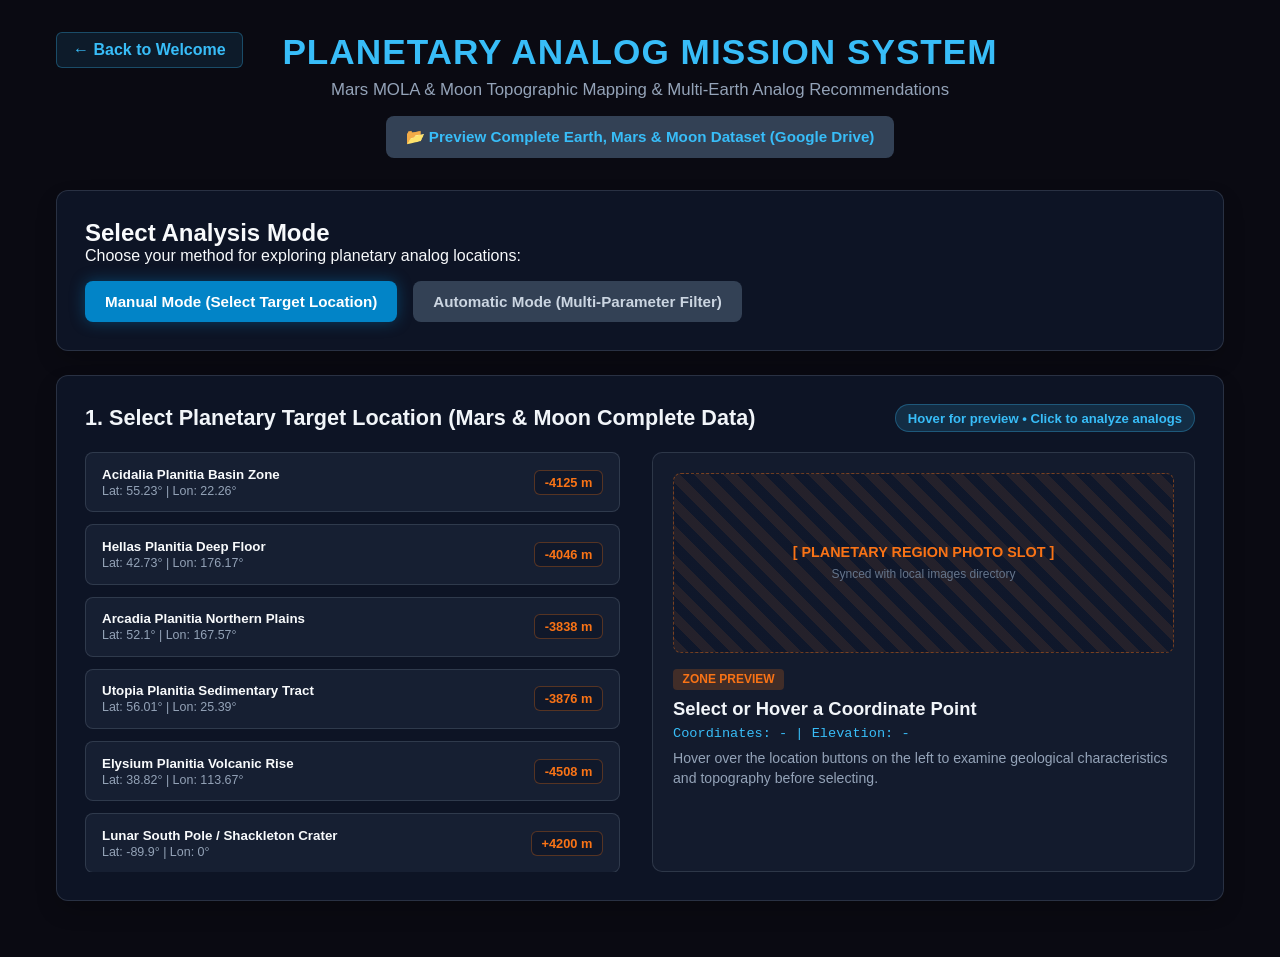
==== commit f0221869: "perubahan besar di mars" ====
--- a/mars_p2.html
+++ b/mars_p2.html
@@ -3,7 +3,7 @@
 <head>
     <meta charset="UTF-8">
     <meta name="viewport" content="width=device-width, initial-scale=1.0">
-    <title>Mars Analog Mission System - La Piece Legit</title>
+    <title>Planetary Analog Mission System - La Piece Legit</title>
     <link rel="stylesheet" href="css/templatemo-nexaverse.css">
     <link rel="stylesheet" href="css/custom-hackathon.css">
 </head>
@@ -11,8 +11,14 @@
     <div class="mars-container">
         <header class="mars-header">
             <a href="index.html" class="btn-back">← Back to Welcome</a>
-            <h1>MARS ANALOG MISSION SYSTEM</h1>
-            <p class="subtitle">MOLA Topographic Mapping & Multi-Earth Analog Recommendations</p>
+            <h1>PLANETARY ANALOG MISSION SYSTEM</h1>
+            <p class="subtitle">Mars MOLA & Moon Topographic Mapping & Multi-Earth Analog Recommendations</p>
+            
+            <div style="margin-top: 1rem;">
+                <button class="btn-secondary" onclick="openDriveDataModal()" style="border-color: #38bdf8; color: #38bdf8;">
+                    📂 Preview Complete Earth, Mars & Moon Dataset (Google Drive)
+                </button>
+            </div>
         </header>
 
         <!-- MODE SELECTOR -->
@@ -21,7 +27,7 @@
             <p>Choose your method for exploring planetary analog locations:</p>
             <div class="mode-buttons">
                 <button id="btn-mode-manual" class="btn-primary active" onclick="selectMode('manual')">
-                    Manual Mode (Select Mars Location)
+                    Manual Mode (Select Target Location)
                 </button>
                 <button id="btn-mode-auto" class="btn-secondary" onclick="selectMode('auto')">
                     Automatic Mode (Multi-Parameter Filter)
@@ -29,10 +35,10 @@
             </div>
         </section>
 
-        <!-- MANUAL MODE: Select Mars Location + Hover Preview -->
+        <!-- MANUAL MODE: Select Target Location + Hover Preview -->
         <section id="step-manual-mars" class="card-panel">
             <div class="section-title-bar">
-                <h2>1. Select Mars Location (MOLA Topography Data)</h2>
+                <h2>1. Select Planetary Target Location (Mars & Moon Complete Data)</h2>
                 <span class="badge-info">Hover for preview • Click to analyze analogs</span>
             </div>
 
@@ -42,17 +48,16 @@
                 <!-- Hover Preview Panel -->
                 <div id="mars-hover-preview" class="preview-box">
                     <div class="preview-image-slot">
-                        <img id="preview-img" src="" alt="Mars Region Preview" style="display: none;">
+                        <img id="preview-img" src="" alt="Region Preview" style="display: none;">
                         <div id="preview-img-placeholder" class="img-placeholder-text">
-                            <span>[ MARS REGION PHOTO SLOT ]</span>
-                            <!-- PENANDA FOTO MARS: Masukkan path foto Mars kamu di variabel data JS atau ganti di sini -->
-                            <small id="preview-img-hint">Set path in marsLocationsData -> marsImagePath</small>
+                            <span>[ PLANETARY REGION PHOTO SLOT ]</span>
+                            <small id="preview-img-hint">Synced with local images directory</small>
                         </div>
                     </div>
                     <div class="preview-details">
                         <span id="preview-zone-tag" class="zone-tag">ZONE PREVIEW</span>
-                        <h3 id="preview-title">Select or Hover a Mars Coordinate Point</h3>
-                        <p id="preview-coords" class="coords-text">Coordinates: - | MOLA Elevation: -</p>
+                        <h3 id="preview-title">Select or Hover a Coordinate Point</h3>
+                        <p id="preview-coords" class="coords-text">Coordinates: - | Elevation: -</p>
                         <p id="preview-desc" class="desc-text">
                             Hover over the location buttons on the left to examine geological characteristics and topography before selecting.
                         </p>
@@ -65,10 +70,10 @@
         <section id="step-auto-mars" class="card-panel hidden">
             <div class="section-title-bar">
                 <h2>1B. Automatic Mode (Multi-Parameter Filtering)</h2>
-                <span class="badge-info">Filter MOLA & Earth analog scientific parameters</span>
-            </div>
-
-            <p>Adjust the mission parameters below to automatically match compatible Mars coordinates and Earth analogs:</p>
+                <span class="badge-info">Filter Topography & Earth analog scientific parameters</span>
+            </div>
+
+            <p>Adjust the mission parameters below to automatically match compatible planetary coordinates and Earth analogs:</p>
 
             <div class="auto-form-grid">
                 <div class="form-group">
@@ -83,8 +88,8 @@
                         <option value="all">All Categories (Global)</option>
                         <option value="basin">Basins / Evaporite Salt Flats</option>
                         <option value="plains">Lowland Plains / Regolith</option>
-                        <option value="polar">Polar / Permafrost</option>
-                        <option value="volcanic">Volcanic / Highlands</option>
+                        <option value="polar">Polar / Permafrost / Lunar Highlands</option>
+                        <option value="volcanic">Volcanic / Caldera</option>
                     </select>
                 </div>
             </div>
@@ -98,9 +103,7 @@
             <!-- Automatic Results Container -->
             <div id="auto-result-container" class="hidden" style="margin-top: 1.5rem; border-top: 1px solid rgba(148,163,184,0.2); padding-top: 1.25rem;">
                 <h3>Matching Algorithm Results:</h3>
-                <div id="auto-result-list" class="multi-recommendation-grid" style="margin-top: 1rem;">
-                    <!-- Dynamically rendered via JS -->
-                </div>
+                <div id="auto-result-list" class="multi-recommendation-grid" style="margin-top: 1rem;"></div>
             </div>
         </section>
 
@@ -112,19 +115,15 @@
             </div>
 
             <div class="recommendation-layout">
-                <!-- Left Column: Selected Mars Target Summary -->
                 <div class="selected-mars-summary">
-                    <h4>Selected Mars Target Location</h4>
+                    <h4>Selected Planetary Target Location</h4>
                     <h3 id="rec-mars-name">-</h3>
                     <ul id="rec-mars-stats" class="stats-list"></ul>
                 </div>
 
-                <!-- Right Column: Multi-Earth Analogs Container -->
                 <div class="earth-matches-container">
-                    <h4 style="margin-bottom: 1rem; color: #38bdf8;">Compatible Earth Analogs (Ranked):</h4>
-                    <div id="earth-cards-grid" class="multi-recommendation-grid">
-                        <!-- Dynamically populated with all matching Earth analogs -->
-                    </div>
+                    <h4 style="margin-bottom: 1rem; color: #38bdf8;">Compatible Earth Analogs (Ranked from Drive Dataset):</h4>
+                    <div id="earth-cards-grid" class="multi-recommendation-grid"></div>
                 </div>
             </div>
 
@@ -147,23 +146,85 @@
                 <p id="eval-desc-status">Processing site feasibility based on scientific parameters...</p>
             </div>
 
-            <h3>Direct Parameter Comparison (Mars MOLA vs Primary Earth Analog)</h3>
+            <h3>Direct Parameter Comparison (Planetary Target vs Primary Earth Analog)</h3>
             <div class="table-responsive" style="overflow-x: auto; margin-top: 0.75rem;">
                 <table class="comparison-table" style="width: 100%; border-collapse: collapse; text-align: left; font-size: 0.92rem;">
                     <thead>
                         <tr style="background: rgba(15, 23, 42, 0.9); border-bottom: 2px solid #475569;">
                             <th style="padding: 10px; color: #94a3b8;">Scientific Parameter</th>
-                            <th style="padding: 10px; color: #f97316;">Mars Target (MOLA)</th>
+                            <th style="padding: 10px; color: #f97316;">Planetary Target</th>
                             <th style="padding: 10px; color: #10b981;">Top Earth Analog</th>
                             <th style="padding: 10px; color: #38bdf8;">Validation Status</th>
                         </tr>
                     </thead>
-                    <tbody id="comparison-table-body">
-                        <!-- Dynamically rendered via JS -->
-                    </tbody>
-                </table>
-            </div>
-        </section>
+                    <tbody id="comparison-table-body"></tbody>
+                </table>
+            </div>
+        </section>
+    </div>
+
+    <!-- GOOGLE DRIVE DATASET PREVIEW MODAL -->
+    <div id="drive-data-modal" class="modal-overlay hidden">
+        <div class="modal-content card-panel" style="max-width: 950px; width: 92%; max-height: 85vh; overflow-y: auto;">
+            <div class="section-title-bar">
+                <h2>📁 Planetary Analog Dataset Preview (Google Drive)</h2>
+                <button class="btn-secondary" onclick="closeDriveDataModal()" style="padding: 0.3rem 0.7rem; font-size: 0.8rem;">✕ Close</button>
+            </div>
+            <p style="color: #94a3b8; font-size: 0.9rem; margin-bottom: 1.25rem;">
+                Complete dataset synchronized from Mars MOLA, 17 Moon Lunar Reconnaissance sites, and the 16 Earth Analog spreadsheet.
+            </p>
+
+            <!-- MARS DATASET SECTION -->
+            <h3 style="color: #f97316; margin-bottom: 0.5rem; font-size: 1.1rem;">1. Mars MOLA Topography & Target Zones (Complete)</h3>
+            <div class="table-responsive" style="overflow-x: auto; margin-bottom: 1.5rem;">
+                <table class="comparison-table" style="width: 100%; border-collapse: collapse; font-size: 0.85rem;">
+                    <thead>
+                        <tr style="background: rgba(15, 23, 42, 0.9); border-bottom: 2px solid #475569;">
+                            <th style="padding: 8px; color: #f97316;">Mars Zone / Region</th>
+                            <th style="padding: 8px;">MOLA Sample</th>
+                            <th style="padding: 8px;">Coordinates (Lat, Lon)</th>
+                            <th style="padding: 8px;">Elevation (m)</th>
+                            <th style="padding: 8px;">Slope (°)</th>
+                        </tr>
+                    </thead>
+                    <tbody id="modal-mars-table-body"></tbody>
+                </table>
+            </div>
+
+            <!-- MOON DATASET SECTION -->
+            <h3 style="color: #38bdf8; margin-bottom: 0.5rem; font-size: 1.1rem;">2. Moon Topography & Highland/Crater Zones (17 Sites Complete)</h3>
+            <div class="table-responsive" style="overflow-x: auto; margin-bottom: 1.5rem;">
+                <table class="comparison-table" style="width: 100%; border-collapse: collapse; font-size: 0.85rem;">
+                    <thead>
+                        <tr style="background: rgba(15, 23, 42, 0.9); border-bottom: 2px solid #475569;">
+                            <th style="padding: 8px; color: #38bdf8;">Moon Region / Crater</th>
+                            <th style="padding: 8px;">Mission Ref</th>
+                            <th style="padding: 8px;">Coordinates (Lat, Lon)</th>
+                            <th style="padding: 8px;">Elevation (m)</th>
+                            <th style="padding: 8px;">Slope (°)</th>
+                        </tr>
+                    </thead>
+                    <tbody id="modal-moon-table-body"></tbody>
+                </table>
+            </div>
+
+            <!-- EARTH DATASET SECTION -->
+            <h3 style="color: #10b981; margin-bottom: 0.5rem; font-size: 1.1rem;">3. Earth Analog Locations (16 Complete Sites)</h3>
+            <div class="table-responsive" style="overflow-x: auto;">
+                <table class="comparison-table" style="width: 100%; border-collapse: collapse; font-size: 0.85rem;">
+                    <thead>
+                        <tr style="background: rgba(15, 23, 42, 0.9); border-bottom: 2px solid #475569;">
+                            <th style="padding: 8px; color: #10b981;">Earth Analog Name</th>
+                            <th style="padding: 8px;">Terrain Type</th>
+                            <th style="padding: 8px;">Target Simulation</th>
+                            <th style="padding: 8px;">Coordinates (Lat, Lon)</th>
+                            <th style="padding: 8px;">Elevation (m)</th>
+                        </tr>
+                    </thead>
+                    <tbody id="modal-earth-table-body"></tbody>
+                </table>
+            </div>
+        </div>
     </div>
 
     <script src="js/mars-logic.js"></script>
--- a/css/custom-hackathon.css
+++ b/css/custom-hackathon.css
@@ -127,7 +127,7 @@
     box-shadow: 0 0 15px rgba(2, 132, 199, 0.4);
 }
 
-/* Manual Selector Grid (Mars Buttons + Preview Box) */
+/* Selector Grid */
 .mars-selector-grid {
     display: grid;
     grid-template-columns: 1fr 1fr;
@@ -146,7 +146,7 @@
     gap: 0.75rem;
     max-height: 420px;
     overflow-y: auto;
-    padding-right: 0.5srem;
+    padding-right: 0.5rem;
 }
 
 .mars-loc-btn {
@@ -271,7 +271,7 @@
     margin: 0;
 }
 
-/* Recommendation Layout (Mars Summary vs Multi Earth Analogs) */
+/* Recommendation Layout */
 .recommendation-layout {
     display: grid;
     grid-template-columns: 320px 1fr;
@@ -444,4 +444,29 @@
     border-radius: 4px;
     font-size: 0.8rem;
     font-weight: 600;
+}
+
+/* Modal Overlay & Content Styling */
+.modal-overlay {
+    position: fixed;
+    top: 0;
+    left: 0;
+    width: 100vw;
+    height: 100vh;
+    background: rgba(15, 23, 42, 0.8);
+    backdrop-filter: blur(5px);
+    display: flex;
+    justify-content: center;
+    align-items: center;
+    z-index: 1000;
+}
+
+.modal-overlay.hidden {
+    display: none;
+}
+
+.modal-content {
+    background: #0f172a;
+    border: 1px solid rgba(56, 189, 248, 0.3);
+    box-shadow: 0 25px 50px -12px rgba(0, 0, 0, 0.5);
 }
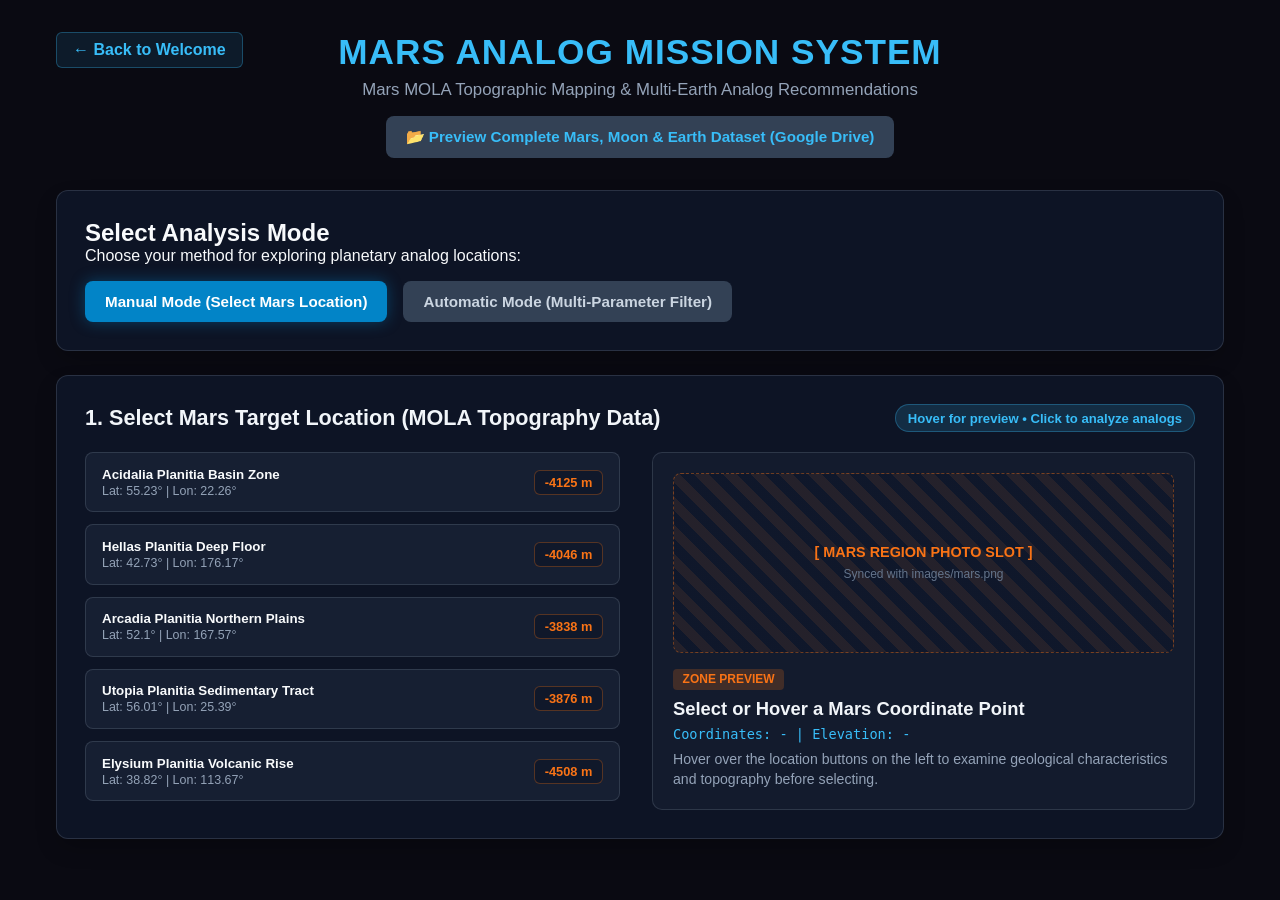
==== commit feb05635: "mars modify" ====
--- a/mars_p2.html
+++ b/mars_p2.html
@@ -3,7 +3,7 @@
 <head>
     <meta charset="UTF-8">
     <meta name="viewport" content="width=device-width, initial-scale=1.0">
-    <title>Planetary Analog Mission System - La Piece Legit</title>
+    <title>Mars Analog Mission System - La Piece Legit</title>
     <link rel="stylesheet" href="css/templatemo-nexaverse.css">
     <link rel="stylesheet" href="css/custom-hackathon.css">
 </head>
@@ -11,12 +11,12 @@
     <div class="mars-container">
         <header class="mars-header">
             <a href="index.html" class="btn-back">← Back to Welcome</a>
-            <h1>PLANETARY ANALOG MISSION SYSTEM</h1>
-            <p class="subtitle">Mars MOLA & Moon Topographic Mapping & Multi-Earth Analog Recommendations</p>
+            <h1>MARS ANALOG MISSION SYSTEM</h1>
+            <p class="subtitle">Mars MOLA Topographic Mapping & Multi-Earth Analog Recommendations</p>
             
             <div style="margin-top: 1rem;">
                 <button class="btn-secondary" onclick="openDriveDataModal()" style="border-color: #38bdf8; color: #38bdf8;">
-                    📂 Preview Complete Earth, Mars & Moon Dataset (Google Drive)
+                    📂 Preview Complete Mars, Moon & Earth Dataset (Google Drive)
                 </button>
             </div>
         </header>
@@ -27,7 +27,7 @@
             <p>Choose your method for exploring planetary analog locations:</p>
             <div class="mode-buttons">
                 <button id="btn-mode-manual" class="btn-primary active" onclick="selectMode('manual')">
-                    Manual Mode (Select Target Location)
+                    Manual Mode (Select Mars Location)
                 </button>
                 <button id="btn-mode-auto" class="btn-secondary" onclick="selectMode('auto')">
                     Automatic Mode (Multi-Parameter Filter)
@@ -38,7 +38,7 @@
         <!-- MANUAL MODE: Select Target Location + Hover Preview -->
         <section id="step-manual-mars" class="card-panel">
             <div class="section-title-bar">
-                <h2>1. Select Planetary Target Location (Mars & Moon Complete Data)</h2>
+                <h2>1. Select Mars Target Location (MOLA Topography Data)</h2>
                 <span class="badge-info">Hover for preview • Click to analyze analogs</span>
             </div>
 
@@ -48,15 +48,15 @@
                 <!-- Hover Preview Panel -->
                 <div id="mars-hover-preview" class="preview-box">
                     <div class="preview-image-slot">
-                        <img id="preview-img" src="" alt="Region Preview" style="display: none;">
+                        <img id="preview-img" src="" alt="Mars Region Preview" style="display: none;">
                         <div id="preview-img-placeholder" class="img-placeholder-text">
-                            <span>[ PLANETARY REGION PHOTO SLOT ]</span>
-                            <small id="preview-img-hint">Synced with local images directory</small>
+                            <span>[ MARS REGION PHOTO SLOT ]</span>
+                            <small id="preview-img-hint">Synced with images/mars.png</small>
                         </div>
                     </div>
                     <div class="preview-details">
                         <span id="preview-zone-tag" class="zone-tag">ZONE PREVIEW</span>
-                        <h3 id="preview-title">Select or Hover a Coordinate Point</h3>
+                        <h3 id="preview-title">Select or Hover a Mars Coordinate Point</h3>
                         <p id="preview-coords" class="coords-text">Coordinates: - | Elevation: -</p>
                         <p id="preview-desc" class="desc-text">
                             Hover over the location buttons on the left to examine geological characteristics and topography before selecting.
@@ -70,10 +70,10 @@
         <section id="step-auto-mars" class="card-panel hidden">
             <div class="section-title-bar">
                 <h2>1B. Automatic Mode (Multi-Parameter Filtering)</h2>
-                <span class="badge-info">Filter Topography & Earth analog scientific parameters</span>
-            </div>
-
-            <p>Adjust the mission parameters below to automatically match compatible planetary coordinates and Earth analogs:</p>
+                <span class="badge-info">Filter MOLA & Earth analog scientific parameters</span>
+            </div>
+
+            <p>Adjust the mission parameters below to automatically match compatible Mars coordinates and Earth analogs:</p>
 
             <div class="auto-form-grid">
                 <div class="form-group">
@@ -88,8 +88,8 @@
                         <option value="all">All Categories (Global)</option>
                         <option value="basin">Basins / Evaporite Salt Flats</option>
                         <option value="plains">Lowland Plains / Regolith</option>
-                        <option value="polar">Polar / Permafrost / Lunar Highlands</option>
-                        <option value="volcanic">Volcanic / Caldera</option>
+                        <option value="polar">Polar / Permafrost</option>
+                        <option value="volcanic">Volcanic / Highlands</option>
                     </select>
                 </div>
             </div>
@@ -107,7 +107,7 @@
             </div>
         </section>
 
-        <!-- MULTI-RECOMMENDATION OUTPUT (Earth Analogs) -->
+        <!-- MULTI-RECOMMENDATION OUTPUT (Earth Analogs - Multiple Cards) -->
         <section id="step-earth-recommendation" class="card-panel hidden">
             <div class="section-title-bar">
                 <h2>2. Earth Analog Recommendations (Multi-Match)</h2>
@@ -116,7 +116,7 @@
 
             <div class="recommendation-layout">
                 <div class="selected-mars-summary">
-                    <h4>Selected Planetary Target Location</h4>
+                    <h4>Selected Mars Target Location</h4>
                     <h3 id="rec-mars-name">-</h3>
                     <ul id="rec-mars-stats" class="stats-list"></ul>
                 </div>
@@ -146,13 +146,13 @@
                 <p id="eval-desc-status">Processing site feasibility based on scientific parameters...</p>
             </div>
 
-            <h3>Direct Parameter Comparison (Planetary Target vs Primary Earth Analog)</h3>
+            <h3>Direct Parameter Comparison (Mars MOLA vs Primary Earth Analog)</h3>
             <div class="table-responsive" style="overflow-x: auto; margin-top: 0.75rem;">
                 <table class="comparison-table" style="width: 100%; border-collapse: collapse; text-align: left; font-size: 0.92rem;">
                     <thead>
                         <tr style="background: rgba(15, 23, 42, 0.9); border-bottom: 2px solid #475569;">
                             <th style="padding: 10px; color: #94a3b8;">Scientific Parameter</th>
-                            <th style="padding: 10px; color: #f97316;">Planetary Target</th>
+                            <th style="padding: 10px; color: #f97316;">Mars Target (MOLA)</th>
                             <th style="padding: 10px; color: #10b981;">Top Earth Analog</th>
                             <th style="padding: 10px; color: #38bdf8;">Validation Status</th>
                         </tr>
@@ -163,7 +163,7 @@
         </section>
     </div>
 
-    <!-- GOOGLE DRIVE DATASET PREVIEW MODAL -->
+    <!-- GOOGLE DRIVE DATASET PREVIEW MODAL (Lengkap Mars, 17 Moon, & 16 Earth) -->
     <div id="drive-data-modal" class="modal-overlay hidden">
         <div class="modal-content card-panel" style="max-width: 950px; width: 92%; max-height: 85vh; overflow-y: auto;">
             <div class="section-title-bar">
@@ -171,11 +171,11 @@
                 <button class="btn-secondary" onclick="closeDriveDataModal()" style="padding: 0.3rem 0.7rem; font-size: 0.8rem;">✕ Close</button>
             </div>
             <p style="color: #94a3b8; font-size: 0.9rem; margin-bottom: 1.25rem;">
-                Complete dataset synchronized from Mars MOLA, 17 Moon Lunar Reconnaissance sites, and the 16 Earth Analog spreadsheet.
+                Complete master dataset synchronized from Mars MOLA, 17 Moon Lunar Reconnaissance sites, and the 16 Earth Analog spreadsheet.
             </p>
 
             <!-- MARS DATASET SECTION -->
-            <h3 style="color: #f97316; margin-bottom: 0.5rem; font-size: 1.1rem;">1. Mars MOLA Topography & Target Zones (Complete)</h3>
+            <h3 style="color: #f97316; margin-bottom: 0.5rem; font-size: 1.1rem;">1. Mars MOLA Topography & Target Zones</h3>
             <div class="table-responsive" style="overflow-x: auto; margin-bottom: 1.5rem;">
                 <table class="comparison-table" style="width: 100%; border-collapse: collapse; font-size: 0.85rem;">
                     <thead>
@@ -191,7 +191,7 @@
                 </table>
             </div>
 
-            <!-- MOON DATASET SECTION -->
+            <!-- MOON DATASET SECTION (Lengkap 17 Data) -->
             <h3 style="color: #38bdf8; margin-bottom: 0.5rem; font-size: 1.1rem;">2. Moon Topography & Highland/Crater Zones (17 Sites Complete)</h3>
             <div class="table-responsive" style="overflow-x: auto; margin-bottom: 1.5rem;">
                 <table class="comparison-table" style="width: 100%; border-collapse: collapse; font-size: 0.85rem;">
@@ -208,7 +208,7 @@
                 </table>
             </div>
 
-            <!-- EARTH DATASET SECTION -->
+            <!-- EARTH DATASET SECTION (16 Complete Sites) -->
             <h3 style="color: #10b981; margin-bottom: 0.5rem; font-size: 1.1rem;">3. Earth Analog Locations (16 Complete Sites)</h3>
             <div class="table-responsive" style="overflow-x: auto;">
                 <table class="comparison-table" style="width: 100%; border-collapse: collapse; font-size: 0.85rem;">
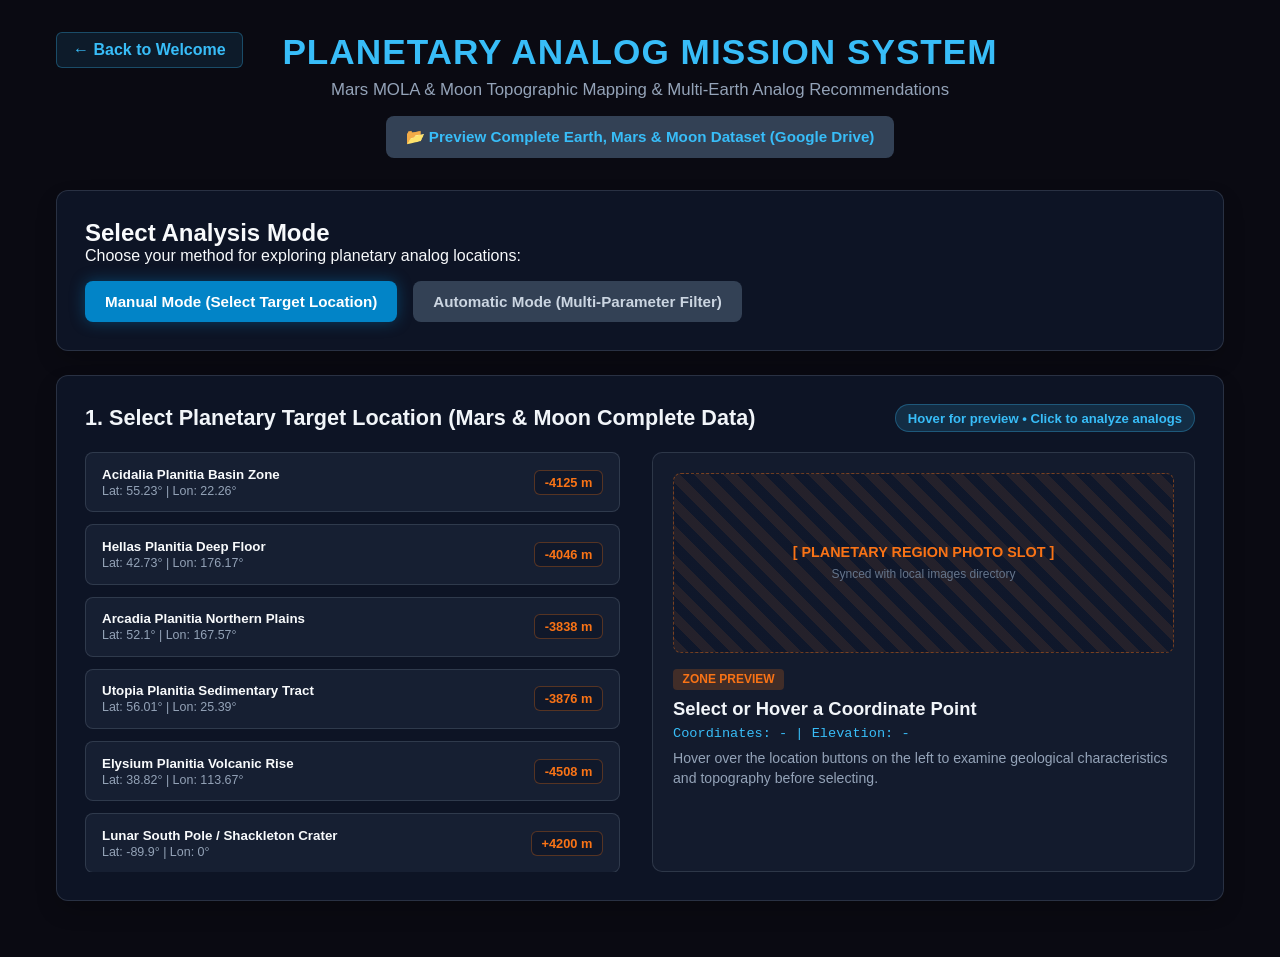
==== commit a396798a: "done" ====
--- a/mars_p2.html
+++ b/mars_p2.html
@@ -3,7 +3,7 @@
 <head>
     <meta charset="UTF-8">
     <meta name="viewport" content="width=device-width, initial-scale=1.0">
-    <title>Mars Analog Mission System - La Piece Legit</title>
+    <title>Planetary Analog Mission System - La Piece Legit</title>
     <link rel="stylesheet" href="css/templatemo-nexaverse.css">
     <link rel="stylesheet" href="css/custom-hackathon.css">
 </head>
@@ -11,12 +11,12 @@
     <div class="mars-container">
         <header class="mars-header">
             <a href="index.html" class="btn-back">← Back to Welcome</a>
-            <h1>MARS ANALOG MISSION SYSTEM</h1>
-            <p class="subtitle">Mars MOLA Topographic Mapping & Multi-Earth Analog Recommendations</p>
+            <h1>PLANETARY ANALOG MISSION SYSTEM</h1>
+            <p class="subtitle">Mars MOLA & Moon Topographic Mapping & Multi-Earth Analog Recommendations</p>
             
             <div style="margin-top: 1rem;">
                 <button class="btn-secondary" onclick="openDriveDataModal()" style="border-color: #38bdf8; color: #38bdf8;">
-                    📂 Preview Complete Mars, Moon & Earth Dataset (Google Drive)
+                    📂 Preview Complete Earth, Mars & Moon Dataset (Google Drive)
                 </button>
             </div>
         </header>
@@ -27,7 +27,7 @@
             <p>Choose your method for exploring planetary analog locations:</p>
             <div class="mode-buttons">
                 <button id="btn-mode-manual" class="btn-primary active" onclick="selectMode('manual')">
-                    Manual Mode (Select Mars Location)
+                    Manual Mode (Select Target Location)
                 </button>
                 <button id="btn-mode-auto" class="btn-secondary" onclick="selectMode('auto')">
                     Automatic Mode (Multi-Parameter Filter)
@@ -38,7 +38,7 @@
         <!-- MANUAL MODE: Select Target Location + Hover Preview -->
         <section id="step-manual-mars" class="card-panel">
             <div class="section-title-bar">
-                <h2>1. Select Mars Target Location (MOLA Topography Data)</h2>
+                <h2>1. Select Planetary Target Location (Mars & Moon Complete Data)</h2>
                 <span class="badge-info">Hover for preview • Click to analyze analogs</span>
             </div>
 
@@ -48,15 +48,15 @@
                 <!-- Hover Preview Panel -->
                 <div id="mars-hover-preview" class="preview-box">
                     <div class="preview-image-slot">
-                        <img id="preview-img" src="" alt="Mars Region Preview" style="display: none;">
+                        <img id="preview-img" src="" alt="Region Preview" style="display: none;">
                         <div id="preview-img-placeholder" class="img-placeholder-text">
-                            <span>[ MARS REGION PHOTO SLOT ]</span>
-                            <small id="preview-img-hint">Synced with images/mars.png</small>
+                            <span>[ PLANETARY REGION PHOTO SLOT ]</span>
+                            <small id="preview-img-hint">Synced with local images directory</small>
                         </div>
                     </div>
                     <div class="preview-details">
                         <span id="preview-zone-tag" class="zone-tag">ZONE PREVIEW</span>
-                        <h3 id="preview-title">Select or Hover a Mars Coordinate Point</h3>
+                        <h3 id="preview-title">Select or Hover a Coordinate Point</h3>
                         <p id="preview-coords" class="coords-text">Coordinates: - | Elevation: -</p>
                         <p id="preview-desc" class="desc-text">
                             Hover over the location buttons on the left to examine geological characteristics and topography before selecting.
@@ -70,10 +70,10 @@
         <section id="step-auto-mars" class="card-panel hidden">
             <div class="section-title-bar">
                 <h2>1B. Automatic Mode (Multi-Parameter Filtering)</h2>
-                <span class="badge-info">Filter MOLA & Earth analog scientific parameters</span>
-            </div>
-
-            <p>Adjust the mission parameters below to automatically match compatible Mars coordinates and Earth analogs:</p>
+                <span class="badge-info">Filter Topography & Earth analog scientific parameters</span>
+            </div>
+
+            <p>Adjust the mission parameters below to automatically match compatible planetary coordinates and Earth analogs:</p>
 
             <div class="auto-form-grid">
                 <div class="form-group">
@@ -88,8 +88,8 @@
                         <option value="all">All Categories (Global)</option>
                         <option value="basin">Basins / Evaporite Salt Flats</option>
                         <option value="plains">Lowland Plains / Regolith</option>
-                        <option value="polar">Polar / Permafrost</option>
-                        <option value="volcanic">Volcanic / Highlands</option>
+                        <option value="polar">Polar / Permafrost / Lunar Highlands</option>
+                        <option value="volcanic">Volcanic / Caldera</option>
                     </select>
                 </div>
             </div>
@@ -107,7 +107,7 @@
             </div>
         </section>
 
-        <!-- MULTI-RECOMMENDATION OUTPUT (Earth Analogs - Multiple Cards) -->
+        <!-- MULTI-RECOMMENDATION OUTPUT (Earth Analogs) -->
         <section id="step-earth-recommendation" class="card-panel hidden">
             <div class="section-title-bar">
                 <h2>2. Earth Analog Recommendations (Multi-Match)</h2>
@@ -116,7 +116,7 @@
 
             <div class="recommendation-layout">
                 <div class="selected-mars-summary">
-                    <h4>Selected Mars Target Location</h4>
+                    <h4>Selected Planetary Target Location</h4>
                     <h3 id="rec-mars-name">-</h3>
                     <ul id="rec-mars-stats" class="stats-list"></ul>
                 </div>
@@ -146,13 +146,13 @@
                 <p id="eval-desc-status">Processing site feasibility based on scientific parameters...</p>
             </div>
 
-            <h3>Direct Parameter Comparison (Mars MOLA vs Primary Earth Analog)</h3>
+            <h3>Direct Parameter Comparison (Planetary Target vs Primary Earth Analog)</h3>
             <div class="table-responsive" style="overflow-x: auto; margin-top: 0.75rem;">
                 <table class="comparison-table" style="width: 100%; border-collapse: collapse; text-align: left; font-size: 0.92rem;">
                     <thead>
                         <tr style="background: rgba(15, 23, 42, 0.9); border-bottom: 2px solid #475569;">
                             <th style="padding: 10px; color: #94a3b8;">Scientific Parameter</th>
-                            <th style="padding: 10px; color: #f97316;">Mars Target (MOLA)</th>
+                            <th style="padding: 10px; color: #f97316;">Planetary Target</th>
                             <th style="padding: 10px; color: #10b981;">Top Earth Analog</th>
                             <th style="padding: 10px; color: #38bdf8;">Validation Status</th>
                         </tr>
@@ -163,7 +163,7 @@
         </section>
     </div>
 
-    <!-- GOOGLE DRIVE DATASET PREVIEW MODAL (Lengkap Mars, 17 Moon, & 16 Earth) -->
+    <!-- GOOGLE DRIVE DATASET PREVIEW MODAL -->
     <div id="drive-data-modal" class="modal-overlay hidden">
         <div class="modal-content card-panel" style="max-width: 950px; width: 92%; max-height: 85vh; overflow-y: auto;">
             <div class="section-title-bar">
@@ -171,11 +171,11 @@
                 <button class="btn-secondary" onclick="closeDriveDataModal()" style="padding: 0.3rem 0.7rem; font-size: 0.8rem;">✕ Close</button>
             </div>
             <p style="color: #94a3b8; font-size: 0.9rem; margin-bottom: 1.25rem;">
-                Complete master dataset synchronized from Mars MOLA, 17 Moon Lunar Reconnaissance sites, and the 16 Earth Analog spreadsheet.
+                Complete dataset synchronized from Mars MOLA, 17 Moon Lunar Reconnaissance sites, and the 16 Earth Analog spreadsheet.
             </p>
 
             <!-- MARS DATASET SECTION -->
-            <h3 style="color: #f97316; margin-bottom: 0.5rem; font-size: 1.1rem;">1. Mars MOLA Topography & Target Zones</h3>
+            <h3 style="color: #f97316; margin-bottom: 0.5rem; font-size: 1.1rem;">1. Mars MOLA Topography & Target Zones (Complete)</h3>
             <div class="table-responsive" style="overflow-x: auto; margin-bottom: 1.5rem;">
                 <table class="comparison-table" style="width: 100%; border-collapse: collapse; font-size: 0.85rem;">
                     <thead>
@@ -191,7 +191,7 @@
                 </table>
             </div>
 
-            <!-- MOON DATASET SECTION (Lengkap 17 Data) -->
+            <!-- MOON DATASET SECTION -->
             <h3 style="color: #38bdf8; margin-bottom: 0.5rem; font-size: 1.1rem;">2. Moon Topography & Highland/Crater Zones (17 Sites Complete)</h3>
             <div class="table-responsive" style="overflow-x: auto; margin-bottom: 1.5rem;">
                 <table class="comparison-table" style="width: 100%; border-collapse: collapse; font-size: 0.85rem;">
@@ -208,7 +208,7 @@
                 </table>
             </div>
 
-            <!-- EARTH DATASET SECTION (16 Complete Sites) -->
+            <!-- EARTH DATASET SECTION -->
             <h3 style="color: #10b981; margin-bottom: 0.5rem; font-size: 1.1rem;">3. Earth Analog Locations (16 Complete Sites)</h3>
             <div class="table-responsive" style="overflow-x: auto;">
                 <table class="comparison-table" style="width: 100%; border-collapse: collapse; font-size: 0.85rem;">
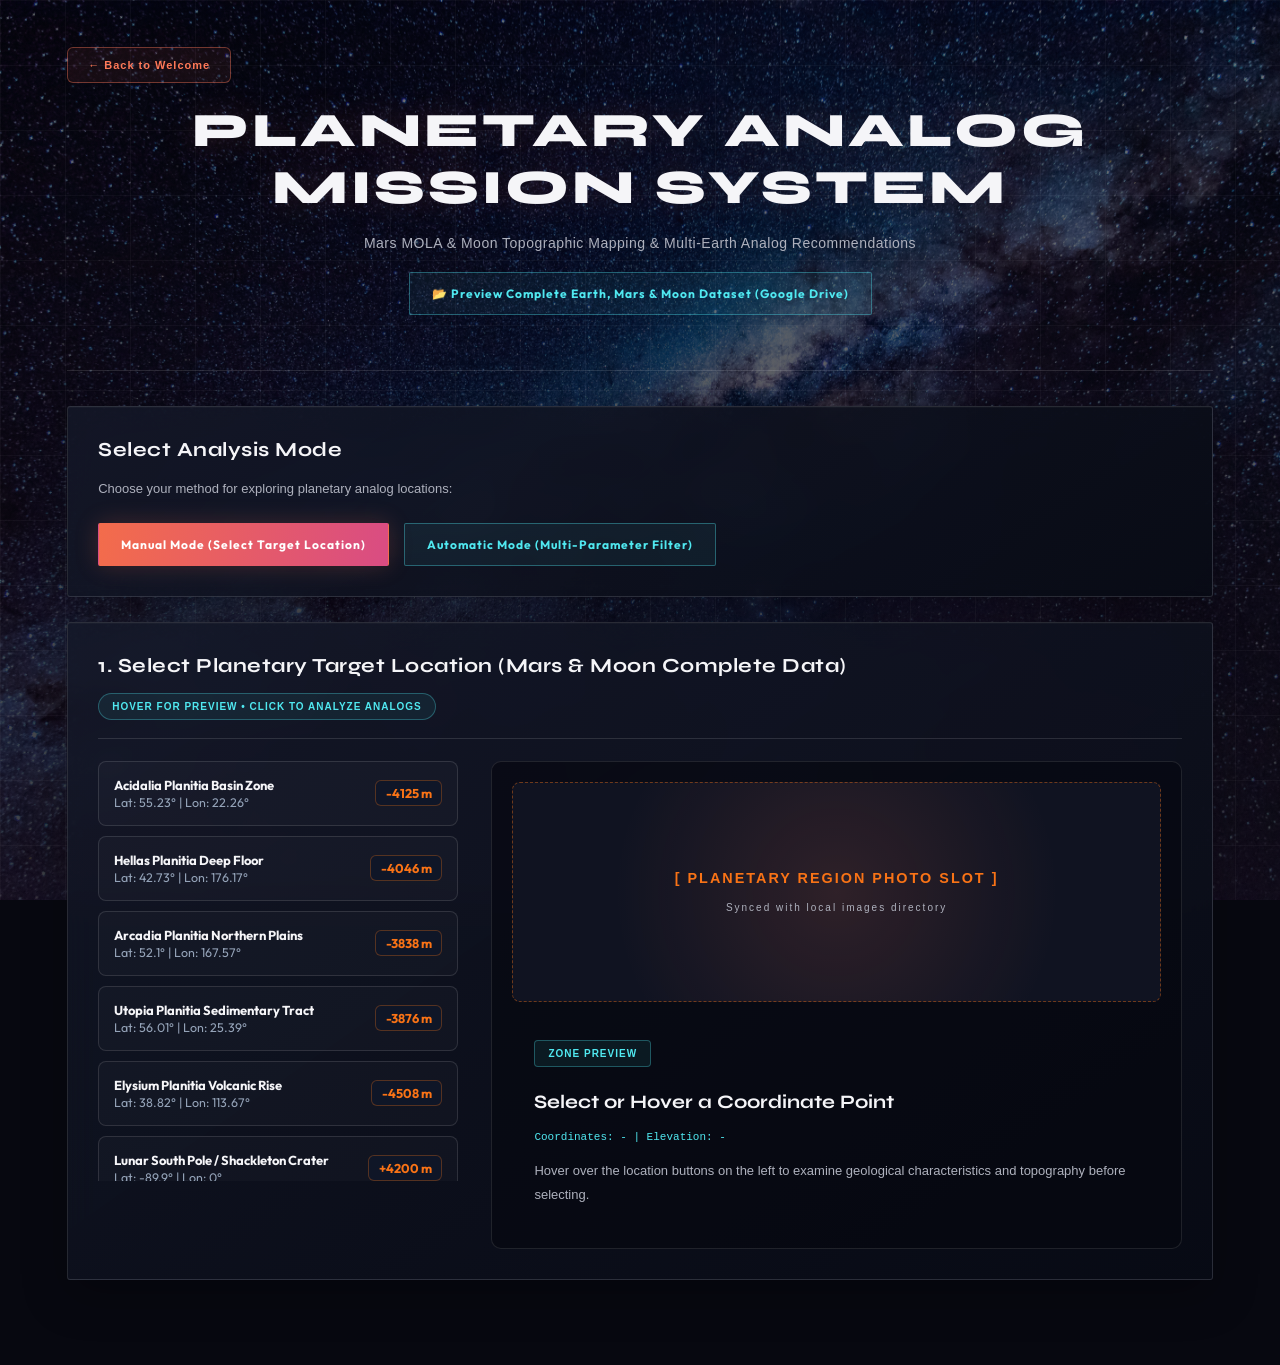
==== commit c7cb583d: "bagusinmars" ====
--- a/mars_p2.html
+++ b/mars_p2.html
@@ -6,6 +6,928 @@
     <title>Planetary Analog Mission System - La Piece Legit</title>
     <link rel="stylesheet" href="css/templatemo-nexaverse.css">
     <link rel="stylesheet" href="css/custom-hackathon.css">
+    <link href="https://fonts.googleapis.com/css2?family=Outfit:wght@300;400;500;600;700;800&family=Syne:wght@600;700;800&display=swap" rel="stylesheet">
+    <style>
+/* =====================================================
+   A-POLA-GIS | MARS ANALOG DASHBOARD
+   DESIGN SYSTEM: LA PEACE LEGIT
+   UI ENHANCEMENT ONLY
+===================================================== */
+
+/* 1. GLOBAL DESIGN SYSTEM
+===================================================== */
+
+:root {
+    --space: #070810;
+    --space-light: #101321;
+    --mars: #ff7958;
+    --mars-dark: #d94c42;
+    --cyan: #50e8f0;
+    --moon: #c5d0e6;
+    --white: #f5f5f8;
+    --muted: #aeb1bd;
+
+    --glass: rgba(12, 15, 27, 0.82);
+    --border: rgba(255,255,255,0.12);
+
+    --font-heading: 'Syne', sans-serif;
+    --font-body: 'Outfit', sans-serif;
+}
+
+* {
+    box-sizing: border-box;
+}
+
+html {
+    scroll-behavior: smooth;
+}
+
+body {
+    background: var(--space) !important;
+    color: var(--white) !important;
+    font-family: var(--font-body) !important;
+    overflow-x: hidden;
+    position: relative;
+}
+
+/* 2. BACKGROUND
+===================================================== */
+
+body::before {
+    content: "";
+    position: fixed;
+    inset: 0;
+    z-index: -2;
+
+    background:
+        radial-gradient(
+            circle at 80% 20%,
+            rgba(255,121,88,0.09),
+            transparent 35%
+        ),
+        radial-gradient(
+            circle at 15% 80%,
+            rgba(80,232,240,0.05),
+            transparent 35%
+        ),
+        #070810;
+}
+
+body::after {
+    content: "";
+    position: fixed;
+    inset: 0;
+    z-index: -1;
+    pointer-events: none;
+
+    background-image:
+        linear-gradient(
+            rgba(255,255,255,.025) 1px,
+            transparent 1px
+        ),
+        linear-gradient(
+            90deg,
+            rgba(255,255,255,.025) 1px,
+            transparent 1px
+        );
+
+    background-size: 65px 65px;
+}
+
+/* 3. MAIN CONTAINER
+===================================================== */
+
+.mars-container {
+    width: 92%;
+    max-width: 1500px;
+    margin: auto;
+    padding-bottom: 60px;
+}
+
+/* 4. HEADER
+===================================================== */
+
+.mars-header {
+    position: relative;
+    padding: 45px 20px 55px;
+    margin-bottom: 35px;
+
+    text-align: center;
+
+    border-bottom: 1px solid var(--border);
+}
+
+.mars-header h1 {
+    font-family: var(--font-heading) !important;
+    font-size: clamp(25px, 4vw, 48px);
+    font-weight: 800;
+    letter-spacing: 3px;
+
+    color: var(--white);
+    margin: 25px 0 15px;
+
+    text-shadow:
+        0 0 35px rgba(255,121,88,0.15);
+}
+
+.mars-header .subtitle {
+    max-width: 850px;
+    margin: auto;
+
+    color: var(--muted);
+    font-size: 14px;
+    line-height: 1.8;
+    letter-spacing: 0.5px;
+}
+
+/* Back Button */
+
+.btn-back {
+    display: inline-block;
+
+    position: absolute;
+    top: 15px;
+    left: 0;
+
+    padding: 11px 20px;
+
+    border: 1px solid rgba(255,121,88,0.4);
+    background: rgba(255,121,88,0.07);
+
+    color: var(--mars) !important;
+    text-decoration: none;
+
+    font-size: 11px;
+    font-weight: 700;
+    letter-spacing: 1px;
+
+    transition: .3s;
+}
+
+.btn-back:hover {
+    background: rgba(255,121,88,0.18);
+    border-color: var(--mars);
+    transform: translateX(-4px);
+}
+
+/* 5. DASHBOARD PANELS
+===================================================== */
+
+.card-panel {
+    position: relative;
+
+    padding: 30px;
+    margin-bottom: 25px;
+
+    background:
+        linear-gradient(
+            145deg,
+            rgba(20,24,40,0.85),
+            rgba(8,11,21,0.92)
+        ) !important;
+
+    border: 1px solid var(--border) !important;
+    border-radius: 3px !important;
+
+    box-shadow:
+        0 15px 45px rgba(0,0,0,0.25),
+        inset 0 1px 0 rgba(255,255,255,0.025);
+
+    backdrop-filter: blur(15px);
+
+    transition: border-color .3s;
+}
+
+.card-panel:hover {
+    border-color: rgba(255,121,88,0.3) !important;
+}
+
+.card-panel h2 {
+    font-family: var(--font-heading) !important;
+    color: var(--white) !important;
+
+    font-size: 20px;
+    font-weight: 700;
+    letter-spacing: 0.5px;
+
+    margin-bottom: 15px;
+}
+
+.card-panel h3 {
+    font-family: var(--font-heading) !important;
+    color: var(--white);
+}
+
+.card-panel h4 {
+    color: var(--white);
+    font-weight: 600;
+}
+
+.card-panel p {
+    color: var(--muted);
+    line-height: 1.8;
+    font-size: 13px;
+}
+
+/* Section Title */
+
+.section-title-bar {
+    display: flex;
+    justify-content: space-between;
+    align-items: center;
+
+    gap: 15px;
+    flex-wrap: wrap;
+
+    padding-bottom: 18px;
+    margin-bottom: 22px;
+
+    border-bottom: 1px solid var(--border);
+}
+
+.section-title-bar h2 {
+    margin: 0;
+}
+
+/* 6. BADGES
+===================================================== */
+
+.badge-info,
+.score-badge,
+.zone-tag {
+    display: inline-block;
+
+    padding: 7px 13px;
+
+    font-size: 10px;
+    font-weight: 700;
+
+    letter-spacing: 1px;
+    text-transform: uppercase;
+
+    border: 1px solid rgba(80,232,240,0.3);
+    background: rgba(80,232,240,0.07);
+
+    color: var(--cyan);
+}
+
+/* 7. BUTTON SYSTEM
+===================================================== */
+
+.btn-primary,
+.btn-secondary {
+    padding: 13px 22px;
+
+    font-family: var(--font-body) !important;
+    font-size: 12px;
+    font-weight: 700;
+
+    letter-spacing: 1px;
+
+    border: 1px solid transparent;
+    border-radius: 2px;
+
+    cursor: pointer;
+
+    transition:
+        background .3s,
+        border-color .3s,
+        box-shadow .3s,
+        transform .3s;
+}
+
+.btn-primary {
+    background: linear-gradient(
+        100deg,
+        #f36c4b,
+        #d94c83
+    ) !important;
+
+    color: white !important;
+}
+
+.btn-primary:hover {
+    transform: translateY(-3px);
+
+    box-shadow:
+        0 8px 25px rgba(255,100,80,0.25);
+}
+
+.btn-secondary {
+    background: rgba(80,232,240,0.06) !important;
+
+    color: var(--cyan) !important;
+
+    border-color: rgba(80,232,240,0.35) !important;
+}
+
+.btn-secondary:hover {
+    background: rgba(80,232,240,0.15) !important;
+
+    box-shadow:
+        0 0 20px rgba(80,232,240,0.1);
+
+    transform: translateY(-2px);
+}
+
+/* Mode Selector */
+
+.mode-buttons {
+    display: flex;
+    flex-wrap: wrap;
+    gap: 15px;
+
+    margin-top: 22px;
+}
+
+.mode-buttons button.active {
+    box-shadow:
+        0 0 25px rgba(255,121,88,0.2);
+}
+
+/* 8. LOCATION SELECTOR
+===================================================== */
+
+.mars-selector-grid {
+    display: grid;
+
+    grid-template-columns:
+        minmax(220px, 0.8fr)
+        minmax(300px, 1.5fr);
+
+    gap: 25px;
+    align-items: stretch;
+}
+
+.location-btn-list {
+    display: flex;
+    flex-direction: column;
+    gap: 10px;
+}
+
+.location-btn-list button {
+    width: 100%;
+
+    padding: 15px;
+
+    text-align: left;
+
+    background: rgba(255,255,255,0.025);
+    border: 1px solid var(--border);
+
+    color: var(--white);
+
+    font-family: var(--font-body);
+    font-size: 13px;
+
+    cursor: pointer;
+
+    transition: .3s;
+}
+
+.location-btn-list button:hover,
+.location-btn-list button.active {
+    background: rgba(255,121,88,0.09);
+
+    border-color: var(--mars);
+
+    transform: translateX(4px);
+}
+
+/* 9. PREVIEW PANEL
+===================================================== */
+
+.preview-box {
+    display: flex;
+    flex-direction: column;
+
+    overflow: hidden;
+
+    background: rgba(5,7,15,0.6);
+
+    border: 1px solid rgba(255,255,255,0.1);
+
+    min-height: 350px;
+}
+
+.preview-image-slot {
+    position: relative;
+
+    height: 220px;
+
+    background:
+        radial-gradient(
+            circle,
+            rgba(255,121,88,0.13),
+            transparent 65%
+        ),
+        #101321;
+
+    overflow: hidden;
+}
+
+.preview-image-slot img {
+    width: 100%;
+    height: 100%;
+
+    object-fit: cover;
+}
+
+.img-placeholder-text {
+    position: absolute;
+    inset: 0;
+
+    display: flex;
+    flex-direction: column;
+
+    justify-content: center;
+    align-items: center;
+
+    gap: 12px;
+
+    color: var(--mars);
+
+    font-size: 11px;
+    letter-spacing: 2px;
+}
+
+.img-placeholder-text small {
+    color: var(--muted);
+    font-size: 10px;
+}
+
+.preview-details {
+    padding: 22px;
+}
+
+.preview-details h3 {
+    margin: 15px 0;
+
+    font-family: var(--font-heading);
+    font-size: 19px;
+}
+
+.coords-text {
+    color: var(--cyan) !important;
+    font-size: 11px !important;
+}
+
+.desc-text {
+    margin-top: 12px;
+}
+
+/* 10. AUTOMATIC FILTER FORM
+===================================================== */
+
+.auto-form-grid {
+    display: grid;
+
+    grid-template-columns: repeat(2, minmax(0, 1fr));
+
+    gap: 25px;
+    margin-top: 25px;
+}
+
+.form-group {
+    padding: 20px;
+
+    background: rgba(255,255,255,0.025);
+
+    border: 1px solid var(--border);
+}
+
+.form-group label {
+    display: block;
+
+    color: var(--white);
+
+    font-size: 13px;
+    font-weight: 600;
+
+    margin-bottom: 18px;
+}
+
+.form-group label span {
+    color: var(--mars);
+    font-weight: 800;
+}
+
+.form-group small {
+    display: block;
+
+    color: var(--muted);
+
+    font-size: 11px;
+    margin-top: 12px;
+}
+
+input[type="range"] {
+    width: 100%;
+    accent-color: var(--mars);
+    cursor: pointer;
+}
+
+.form-group select {
+    width: 100%;
+
+    padding: 13px;
+
+    background: #111525;
+
+    border: 1px solid rgba(255,255,255,0.15);
+
+    color: var(--white);
+
+    font-family: var(--font-body);
+    font-size: 12px;
+
+    outline: none;
+}
+
+.form-group select:focus {
+    border-color: var(--cyan);
+}
+
+.form-action-bar {
+    margin-top: 22px;
+}
+
+/* 11. RECOMMENDATION SECTION
+===================================================== */
+
+.recommendation-layout {
+    display: grid;
+
+    grid-template-columns:
+        minmax(220px, 0.75fr)
+        minmax(300px, 1.6fr);
+
+    gap: 25px;
+}
+
+.selected-mars-summary {
+    padding: 25px;
+
+    background: rgba(255,121,88,0.055);
+
+    border: 1px solid rgba(255,121,88,0.25);
+}
+
+.selected-mars-summary h3 {
+    font-size: 22px;
+    color: var(--mars);
+    margin: 15px 0;
+}
+
+.stats-list {
+    padding-left: 18px;
+    color: var(--muted);
+
+    font-size: 12px;
+    line-height: 2.2;
+}
+
+.multi-recommendation-grid {
+    display: grid;
+
+    grid-template-columns:
+        repeat(auto-fit, minmax(220px, 1fr));
+
+    gap: 15px;
+}
+
+.multi-recommendation-grid > * {
+    transition: .3s;
+}
+
+.multi-recommendation-grid > *:hover {
+    transform: translateY(-4px);
+}
+
+/* 12. EVALUATION PANEL
+===================================================== */
+
+.evaluation-box {
+    background:
+        linear-gradient(
+            120deg,
+            rgba(255,121,88,0.07),
+            rgba(80,232,240,0.035)
+        ) !important;
+
+    border: 1px solid rgba(255,121,88,0.3) !important;
+
+    border-radius: 3px !important;
+}
+
+.evaluation-box h3 {
+    color: var(--mars) !important;
+}
+
+/* 13. SCIENTIFIC TABLE
+===================================================== */
+
+.table-responsive {
+    border: 1px solid var(--border);
+
+    background: rgba(5,7,15,0.4);
+}
+
+.comparison-table {
+    min-width: 650px;
+
+    border-collapse: collapse;
+
+    color: var(--muted);
+
+    font-family: var(--font-body);
+}
+
+.comparison-table thead tr {
+    background: rgba(255,255,255,0.045) !important;
+}
+
+.comparison-table th {
+    font-size: 10px;
+
+    font-weight: 700;
+
+    letter-spacing: 1px;
+    text-transform: uppercase;
+
+    white-space: nowrap;
+}
+
+.comparison-table td {
+    font-size: 12px;
+}
+
+.comparison-table th,
+.comparison-table td {
+    padding: 13px !important;
+
+    border-bottom: 1px solid var(--border);
+}
+
+.comparison-table tbody tr {
+    transition: background .2s;
+}
+
+.comparison-table tbody tr:hover {
+    background: rgba(80,232,240,0.035);
+}
+
+/* 14. MODAL
+===================================================== */
+
+.modal-overlay {
+    position: fixed;
+    inset: 0;
+
+    z-index: 9999;
+
+    display: flex;
+
+    justify-content: center;
+    align-items: center;
+
+    padding: 20px;
+
+    background: rgba(0,0,0,0.85);
+
+    backdrop-filter: blur(10px);
+}
+
+.modal-content {
+    width: 100%;
+
+    background: #0c1020 !important;
+
+    border: 1px solid rgba(80,232,240,0.25) !important;
+
+    box-shadow:
+        0 25px 80px rgba(0,0,0,0.6);
+
+    animation: modalAppear .3s ease;
+}
+
+@keyframes modalAppear {
+    from {
+        opacity: 0;
+        transform: translateY(15px);
+    }
+
+    to {
+        opacity: 1;
+        transform: translateY(0);
+    }
+}
+
+/* 15. HIDDEN ELEMENTS
+===================================================== */
+
+.hidden {
+    display: none !important;
+}
+
+/* 16. SCROLLBAR
+===================================================== */
+
+::-webkit-scrollbar {
+    width: 8px;
+    height: 8px;
+}
+
+::-webkit-scrollbar-track {
+    background: #070810;
+}
+
+::-webkit-scrollbar-thumb {
+    background: #34394a;
+    border-radius: 10px;
+}
+
+::-webkit-scrollbar-thumb:hover {
+    background: var(--mars);
+}
+
+/* 17. RESPONSIVE TABLET
+===================================================== */
+
+@media(max-width: 1000px) {
+
+    .mars-container {
+        width: 95%;
+    }
+
+    .card-panel {
+        padding: 23px;
+    }
+
+    .mars-selector-grid,
+    .recommendation-layout {
+        grid-template-columns: 1fr;
+    }
+
+}
+
+/* 18. RESPONSIVE MOBILE
+===================================================== */
+
+@media(max-width: 700px) {
+
+    .mars-container {
+        width: 94%;
+    }
+
+    .mars-header {
+        padding: 65px 10px 35px;
+    }
+
+    .mars-header h1 {
+        font-size: 25px;
+        letter-spacing: 1px;
+    }
+
+    .mars-header .subtitle {
+        font-size: 12px;
+    }
+
+    .btn-back {
+        top: 10px;
+        left: 0;
+
+        font-size: 10px;
+        padding: 9px 12px;
+    }
+
+    .card-panel {
+        padding: 18px;
+        margin-bottom: 18px;
+    }
+
+    .card-panel h2 {
+        font-size: 17px;
+    }
+
+    .section-title-bar {
+        align-items: flex-start;
+        flex-direction: column;
+    }
+
+    .mode-buttons {
+        flex-direction: column;
+    }
+
+    .mode-buttons button {
+        width: 100%;
+    }
+
+    .auto-form-grid {
+        grid-template-columns: 1fr;
+    }
+
+    .preview-image-slot {
+        height: 180px;
+    }
+
+    .multi-recommendation-grid {
+        grid-template-columns: 1fr;
+    }
+
+    .next-action-bar {
+        text-align: left !important;
+    }
+
+    .next-action-bar button {
+        width: 100%;
+    }
+
+    .modal-overlay {
+        padding: 10px;
+    }
+
+    .modal-content {
+        max-height: 90vh !important;
+    }
+
+}
+
+/* 19. ACCESSIBILITY
+===================================================== */
+
+@media(prefers-reduced-motion: reduce) {
+
+    *,
+    *::before,
+    *::after {
+        scroll-behavior: auto !important;
+        animation-duration: .01ms !important;
+        transition-duration: .01ms !important;
+    }
+
+}
+/* GALAXY BACKGROUND — MATCH WITH HOME */
+
+body {
+    background: #070810 !important;
+}
+
+body::before {
+    display: none;
+}
+
+body::after {
+    display: none;
+}
+
+body {
+    position: relative;
+}
+
+body .mars-container {
+    position: relative;
+    z-index: 1;
+}
+
+body::before {
+    content: "";
+    display: block;
+    position: fixed;
+    inset: 0;
+    z-index: -2;
+
+    background:
+        linear-gradient(
+            rgba(5,7,15,.55),
+            rgba(5,7,15,.78)
+        ),
+        url("images/galaxy-bg.jpg")
+        center / cover no-repeat,
+        #070810;
+}
+
+body::after {
+    content: "";
+    display: block;
+    position: fixed;
+    inset: 0;
+    z-index: -1;
+
+    background-image:
+        linear-gradient(
+            rgba(255,255,255,.035) 1px,
+            transparent 1px
+        ),
+        linear-gradient(
+            90deg,
+            rgba(255,255,255,.035) 1px,
+            transparent 1px
+        );
+
+    background-size: 65px 65px;
+}
+</style>
 </head>
 <body>
     <div class="mars-container">
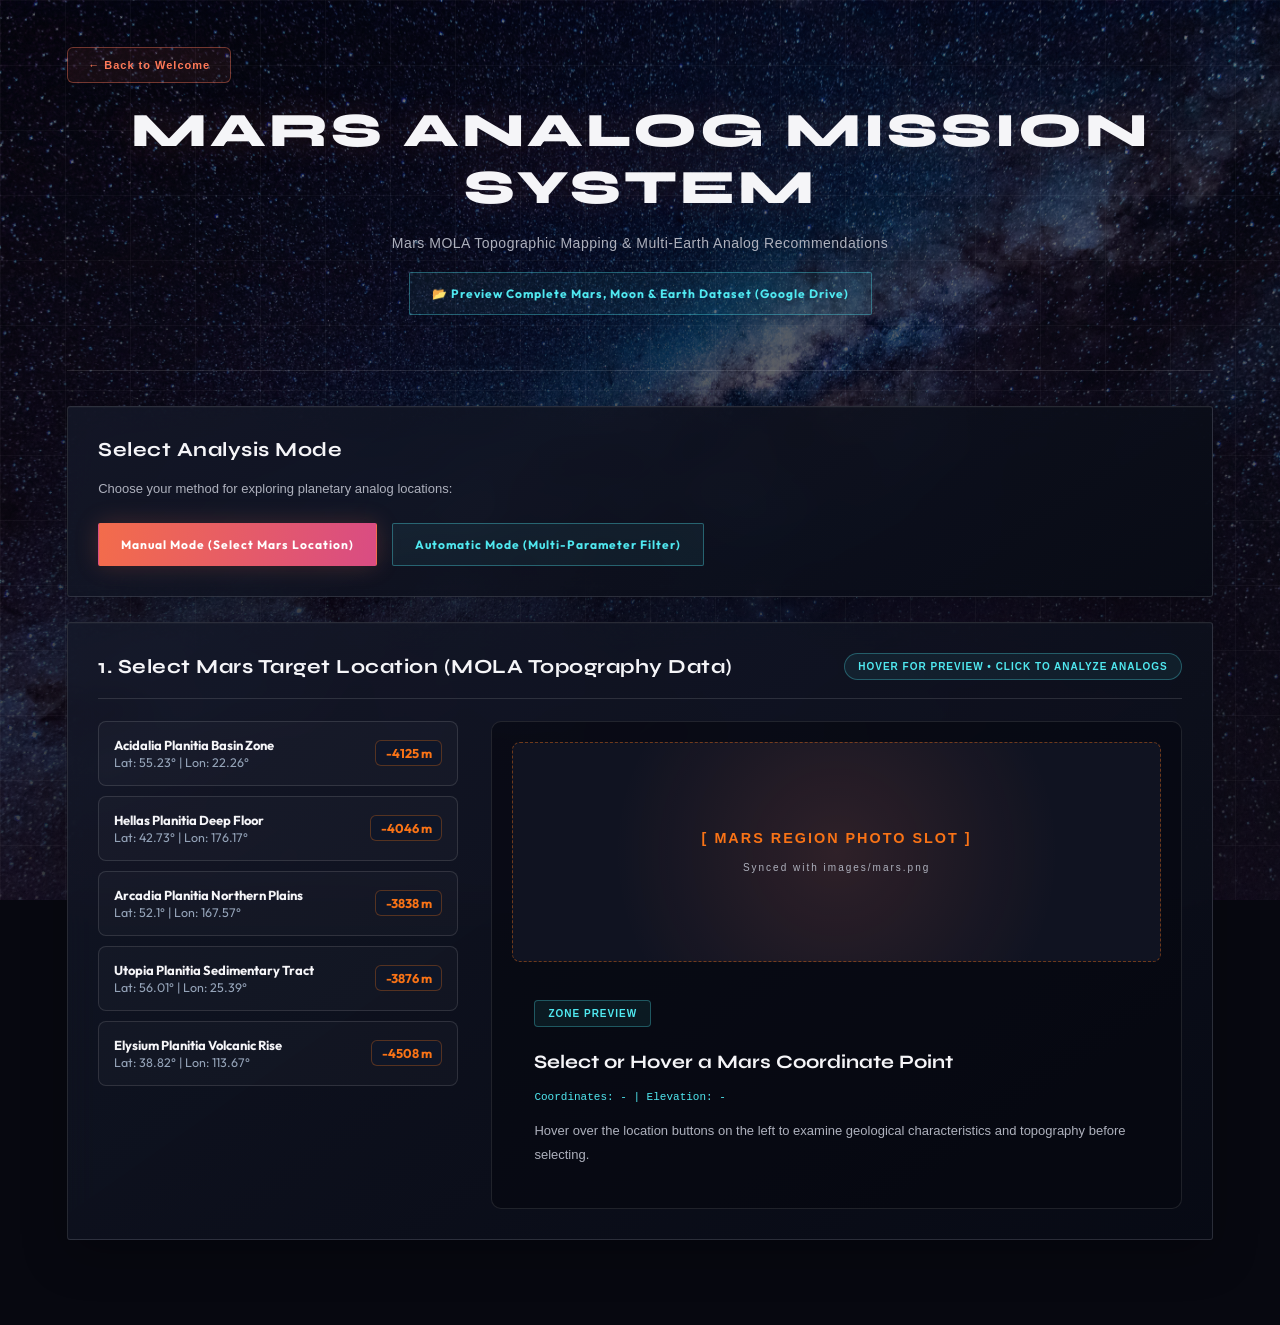
==== commit e01d1e8d: "reworktipis" ====
--- a/mars_p2.html
+++ b/mars_p2.html
@@ -3,7 +3,7 @@
 <head>
     <meta charset="UTF-8">
     <meta name="viewport" content="width=device-width, initial-scale=1.0">
-    <title>Planetary Analog Mission System - La Piece Legit</title>
+    <title>Mars Analog Mission System - La Piece Legit</title>
     <link rel="stylesheet" href="css/templatemo-nexaverse.css">
     <link rel="stylesheet" href="css/custom-hackathon.css">
     <link href="https://fonts.googleapis.com/css2?family=Outfit:wght@300;400;500;600;700;800&family=Syne:wght@600;700;800&display=swap" rel="stylesheet">
@@ -933,12 +933,12 @@
     <div class="mars-container">
         <header class="mars-header">
             <a href="index.html" class="btn-back">← Back to Welcome</a>
-            <h1>PLANETARY ANALOG MISSION SYSTEM</h1>
-            <p class="subtitle">Mars MOLA & Moon Topographic Mapping & Multi-Earth Analog Recommendations</p>
+            <h1>MARS ANALOG MISSION SYSTEM</h1>
+            <p class="subtitle">Mars MOLA Topographic Mapping & Multi-Earth Analog Recommendations</p>
             
             <div style="margin-top: 1rem;">
                 <button class="btn-secondary" onclick="openDriveDataModal()" style="border-color: #38bdf8; color: #38bdf8;">
-                    📂 Preview Complete Earth, Mars & Moon Dataset (Google Drive)
+                    📂 Preview Complete Mars, Moon & Earth Dataset (Google Drive)
                 </button>
             </div>
         </header>
@@ -949,7 +949,7 @@
             <p>Choose your method for exploring planetary analog locations:</p>
             <div class="mode-buttons">
                 <button id="btn-mode-manual" class="btn-primary active" onclick="selectMode('manual')">
-                    Manual Mode (Select Target Location)
+                    Manual Mode (Select Mars Location)
                 </button>
                 <button id="btn-mode-auto" class="btn-secondary" onclick="selectMode('auto')">
                     Automatic Mode (Multi-Parameter Filter)
@@ -960,7 +960,7 @@
         <!-- MANUAL MODE: Select Target Location + Hover Preview -->
         <section id="step-manual-mars" class="card-panel">
             <div class="section-title-bar">
-                <h2>1. Select Planetary Target Location (Mars & Moon Complete Data)</h2>
+                <h2>1. Select Mars Target Location (MOLA Topography Data)</h2>
                 <span class="badge-info">Hover for preview • Click to analyze analogs</span>
             </div>
 
@@ -970,15 +970,15 @@
                 <!-- Hover Preview Panel -->
                 <div id="mars-hover-preview" class="preview-box">
                     <div class="preview-image-slot">
-                        <img id="preview-img" src="" alt="Region Preview" style="display: none;">
+                        <img id="preview-img" src="" alt="Mars Region Preview" style="display: none;">
                         <div id="preview-img-placeholder" class="img-placeholder-text">
-                            <span>[ PLANETARY REGION PHOTO SLOT ]</span>
-                            <small id="preview-img-hint">Synced with local images directory</small>
+                            <span>[ MARS REGION PHOTO SLOT ]</span>
+                            <small id="preview-img-hint">Synced with images/mars.png</small>
                         </div>
                     </div>
                     <div class="preview-details">
                         <span id="preview-zone-tag" class="zone-tag">ZONE PREVIEW</span>
-                        <h3 id="preview-title">Select or Hover a Coordinate Point</h3>
+                        <h3 id="preview-title">Select or Hover a Mars Coordinate Point</h3>
                         <p id="preview-coords" class="coords-text">Coordinates: - | Elevation: -</p>
                         <p id="preview-desc" class="desc-text">
                             Hover over the location buttons on the left to examine geological characteristics and topography before selecting.
@@ -992,10 +992,10 @@
         <section id="step-auto-mars" class="card-panel hidden">
             <div class="section-title-bar">
                 <h2>1B. Automatic Mode (Multi-Parameter Filtering)</h2>
-                <span class="badge-info">Filter Topography & Earth analog scientific parameters</span>
-            </div>
-
-            <p>Adjust the mission parameters below to automatically match compatible planetary coordinates and Earth analogs:</p>
+                <span class="badge-info">Filter MOLA & Earth analog scientific parameters</span>
+            </div>
+
+            <p>Adjust the mission parameters below to automatically match compatible Mars coordinates and Earth analogs:</p>
 
             <div class="auto-form-grid">
                 <div class="form-group">
@@ -1010,8 +1010,8 @@
                         <option value="all">All Categories (Global)</option>
                         <option value="basin">Basins / Evaporite Salt Flats</option>
                         <option value="plains">Lowland Plains / Regolith</option>
-                        <option value="polar">Polar / Permafrost / Lunar Highlands</option>
-                        <option value="volcanic">Volcanic / Caldera</option>
+                        <option value="polar">Polar / Permafrost</option>
+                        <option value="volcanic">Volcanic / Highlands</option>
                     </select>
                 </div>
             </div>
@@ -1029,7 +1029,7 @@
             </div>
         </section>
 
-        <!-- MULTI-RECOMMENDATION OUTPUT (Earth Analogs) -->
+        <!-- MULTI-RECOMMENDATION OUTPUT (Earth Analogs - Multiple Cards) -->
         <section id="step-earth-recommendation" class="card-panel hidden">
             <div class="section-title-bar">
                 <h2>2. Earth Analog Recommendations (Multi-Match)</h2>
@@ -1038,7 +1038,7 @@
 
             <div class="recommendation-layout">
                 <div class="selected-mars-summary">
-                    <h4>Selected Planetary Target Location</h4>
+                    <h4>Selected Mars Target Location</h4>
                     <h3 id="rec-mars-name">-</h3>
                     <ul id="rec-mars-stats" class="stats-list"></ul>
                 </div>
@@ -1068,13 +1068,13 @@
                 <p id="eval-desc-status">Processing site feasibility based on scientific parameters...</p>
             </div>
 
-            <h3>Direct Parameter Comparison (Planetary Target vs Primary Earth Analog)</h3>
+            <h3>Direct Parameter Comparison (Mars MOLA vs Primary Earth Analog)</h3>
             <div class="table-responsive" style="overflow-x: auto; margin-top: 0.75rem;">
                 <table class="comparison-table" style="width: 100%; border-collapse: collapse; text-align: left; font-size: 0.92rem;">
                     <thead>
                         <tr style="background: rgba(15, 23, 42, 0.9); border-bottom: 2px solid #475569;">
                             <th style="padding: 10px; color: #94a3b8;">Scientific Parameter</th>
-                            <th style="padding: 10px; color: #f97316;">Planetary Target</th>
+                            <th style="padding: 10px; color: #f97316;">Mars Target (MOLA)</th>
                             <th style="padding: 10px; color: #10b981;">Top Earth Analog</th>
                             <th style="padding: 10px; color: #38bdf8;">Validation Status</th>
                         </tr>
@@ -1085,7 +1085,7 @@
         </section>
     </div>
 
-    <!-- GOOGLE DRIVE DATASET PREVIEW MODAL -->
+    <!-- GOOGLE DRIVE DATASET PREVIEW MODAL (Lengkap Mars, 17 Moon, & 16 Earth) -->
     <div id="drive-data-modal" class="modal-overlay hidden">
         <div class="modal-content card-panel" style="max-width: 950px; width: 92%; max-height: 85vh; overflow-y: auto;">
             <div class="section-title-bar">
@@ -1093,11 +1093,11 @@
                 <button class="btn-secondary" onclick="closeDriveDataModal()" style="padding: 0.3rem 0.7rem; font-size: 0.8rem;">✕ Close</button>
             </div>
             <p style="color: #94a3b8; font-size: 0.9rem; margin-bottom: 1.25rem;">
-                Complete dataset synchronized from Mars MOLA, 17 Moon Lunar Reconnaissance sites, and the 16 Earth Analog spreadsheet.
+                Complete master dataset synchronized from Mars MOLA, 17 Moon Lunar Reconnaissance sites, and the 16 Earth Analog spreadsheet.
             </p>
 
             <!-- MARS DATASET SECTION -->
-            <h3 style="color: #f97316; margin-bottom: 0.5rem; font-size: 1.1rem;">1. Mars MOLA Topography & Target Zones (Complete)</h3>
+            <h3 style="color: #f97316; margin-bottom: 0.5rem; font-size: 1.1rem;">1. Mars MOLA Topography & Target Zones</h3>
             <div class="table-responsive" style="overflow-x: auto; margin-bottom: 1.5rem;">
                 <table class="comparison-table" style="width: 100%; border-collapse: collapse; font-size: 0.85rem;">
                     <thead>
@@ -1113,7 +1113,7 @@
                 </table>
             </div>
 
-            <!-- MOON DATASET SECTION -->
+            <!-- MOON DATASET SECTION (Lengkap 17 Data) -->
             <h3 style="color: #38bdf8; margin-bottom: 0.5rem; font-size: 1.1rem;">2. Moon Topography & Highland/Crater Zones (17 Sites Complete)</h3>
             <div class="table-responsive" style="overflow-x: auto; margin-bottom: 1.5rem;">
                 <table class="comparison-table" style="width: 100%; border-collapse: collapse; font-size: 0.85rem;">
@@ -1130,7 +1130,7 @@
                 </table>
             </div>
 
-            <!-- EARTH DATASET SECTION -->
+            <!-- EARTH DATASET SECTION (16 Complete Sites) -->
             <h3 style="color: #10b981; margin-bottom: 0.5rem; font-size: 1.1rem;">3. Earth Analog Locations (16 Complete Sites)</h3>
             <div class="table-responsive" style="overflow-x: auto;">
                 <table class="comparison-table" style="width: 100%; border-collapse: collapse; font-size: 0.85rem;">
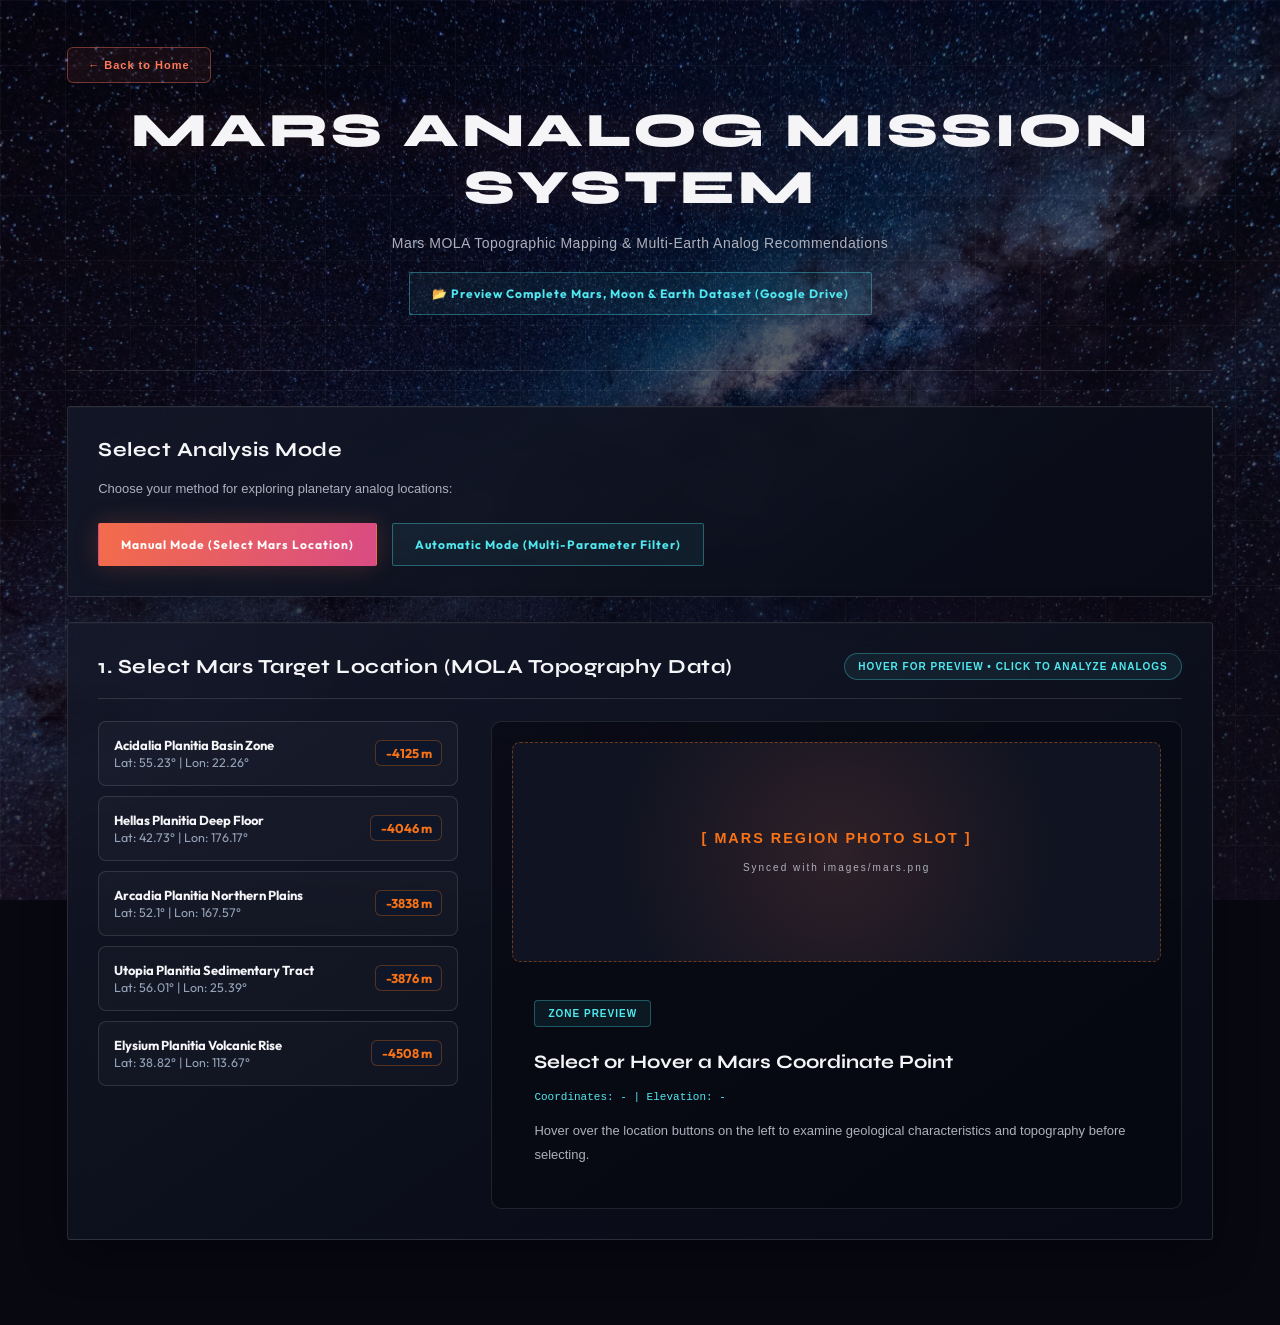
==== commit a2d5f99b: "bagusinbulan" ====
--- a/mars_p2.html
+++ b/mars_p2.html
@@ -932,7 +932,7 @@
 <body>
     <div class="mars-container">
         <header class="mars-header">
-            <a href="index.html" class="btn-back">← Back to Welcome</a>
+            <a href="index.html" class="btn-back">← Back to Home</a>
             <h1>MARS ANALOG MISSION SYSTEM</h1>
             <p class="subtitle">Mars MOLA Topographic Mapping & Multi-Earth Analog Recommendations</p>
             
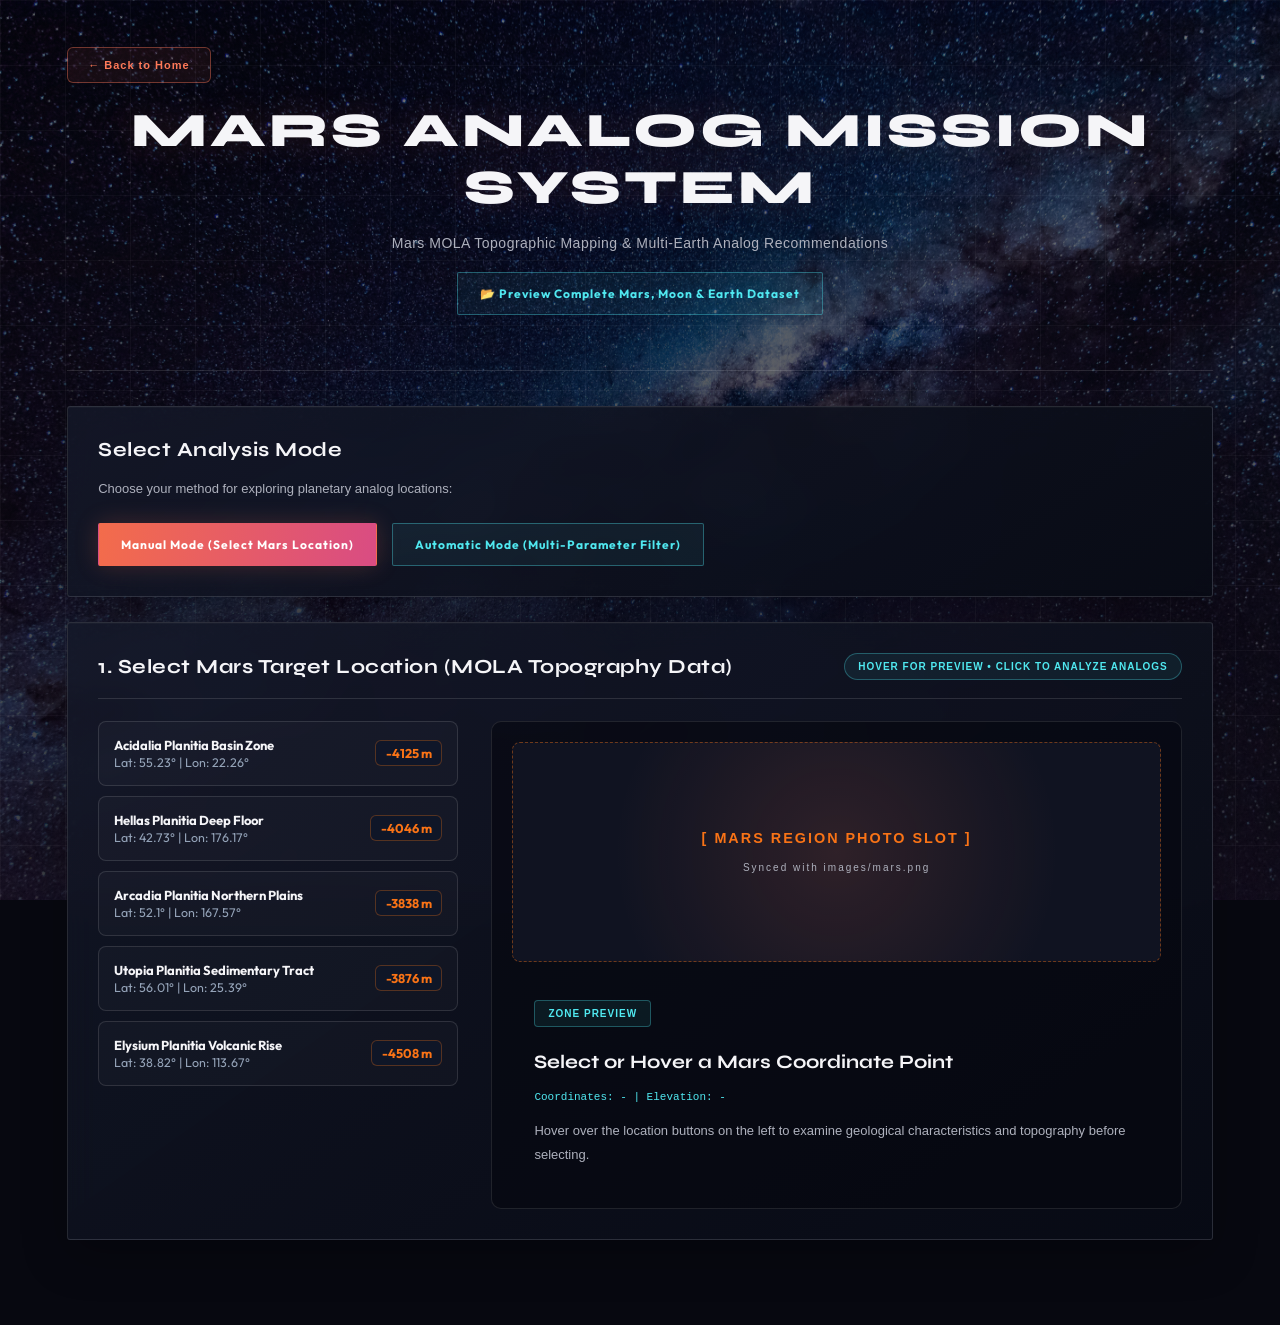
==== commit 06d41baf: "ngilangin google drive" ====
--- a/mars_p2.html
+++ b/mars_p2.html
@@ -938,7 +938,7 @@
             
             <div style="margin-top: 1rem;">
                 <button class="btn-secondary" onclick="openDriveDataModal()" style="border-color: #38bdf8; color: #38bdf8;">
-                    📂 Preview Complete Mars, Moon & Earth Dataset (Google Drive)
+                    📂 Preview Complete Mars, Moon & Earth Dataset 
                 </button>
             </div>
         </header>
@@ -1089,7 +1089,7 @@
     <div id="drive-data-modal" class="modal-overlay hidden">
         <div class="modal-content card-panel" style="max-width: 950px; width: 92%; max-height: 85vh; overflow-y: auto;">
             <div class="section-title-bar">
-                <h2>📁 Planetary Analog Dataset Preview (Google Drive)</h2>
+                <h2>📁 Planetary Analog Dataset Preview </h2>
                 <button class="btn-secondary" onclick="closeDriveDataModal()" style="padding: 0.3rem 0.7rem; font-size: 0.8rem;">✕ Close</button>
             </div>
             <p style="color: #94a3b8; font-size: 0.9rem; margin-bottom: 1.25rem;">
